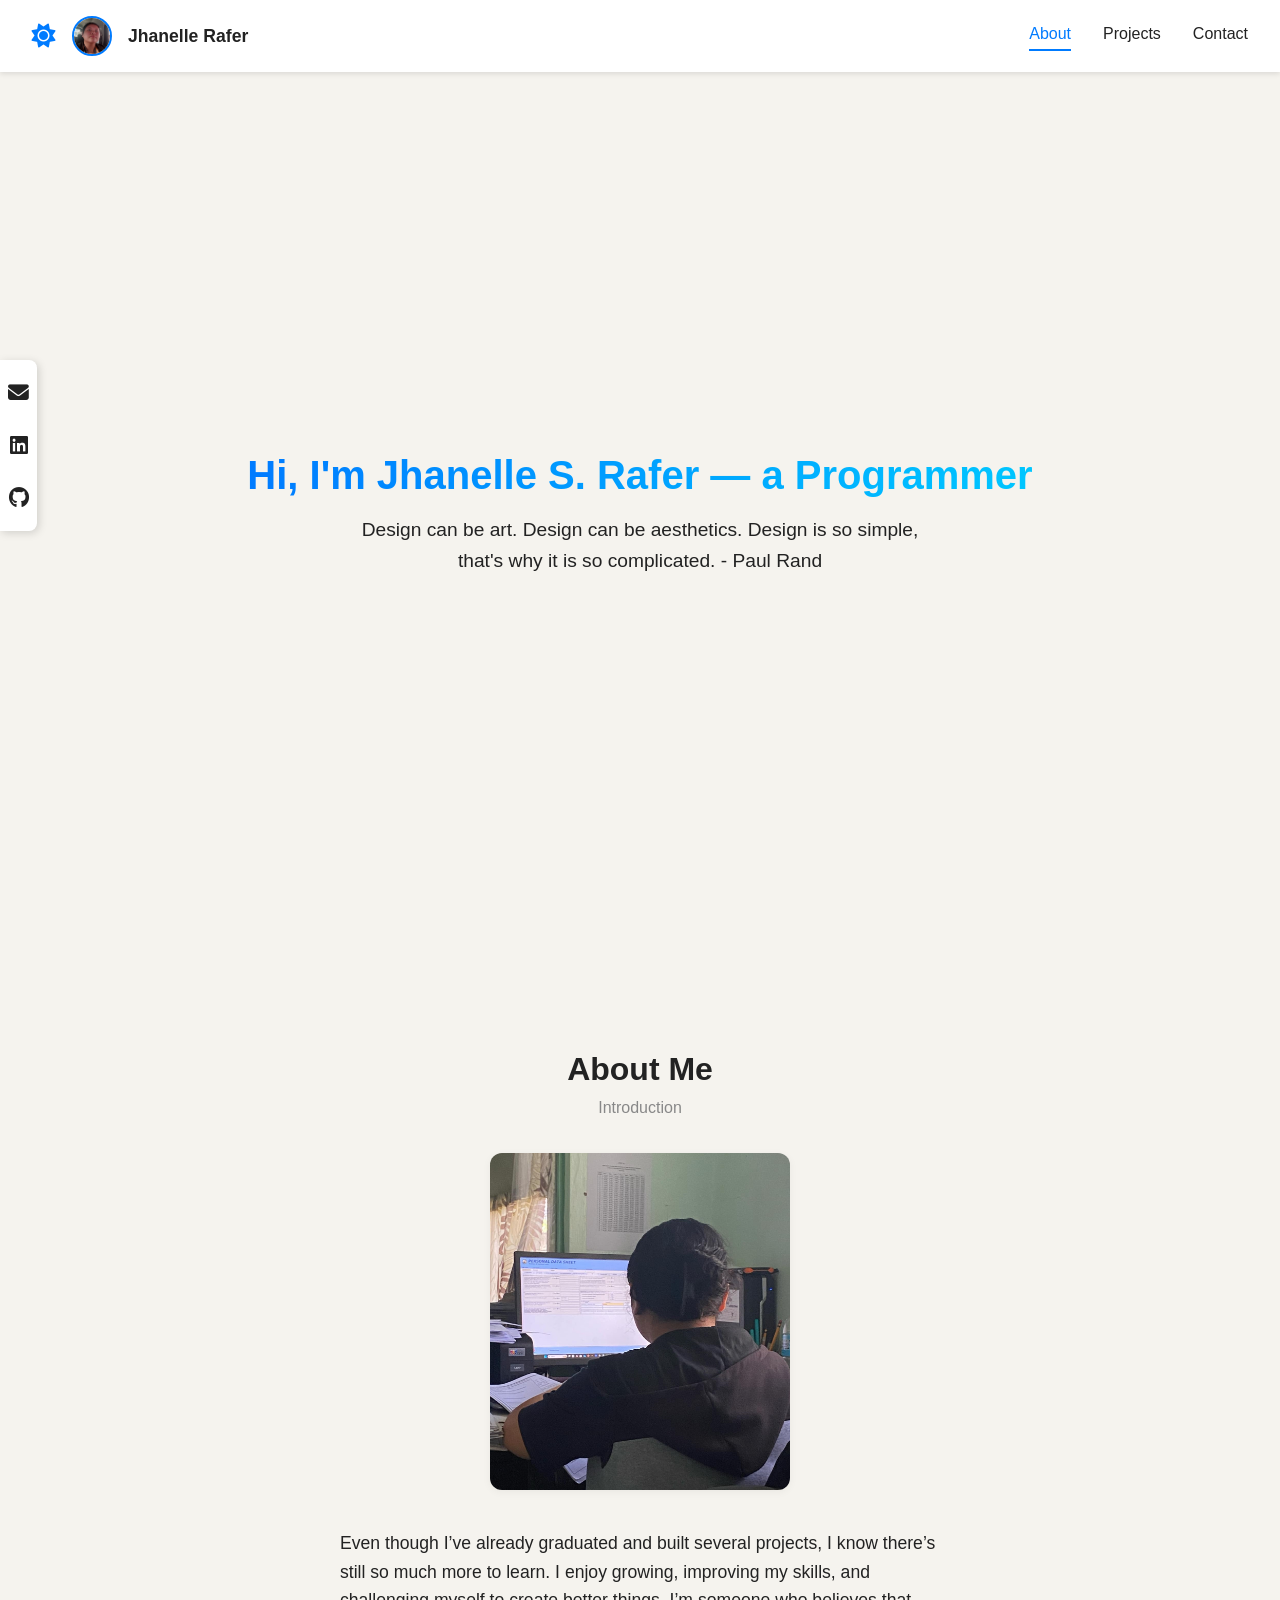
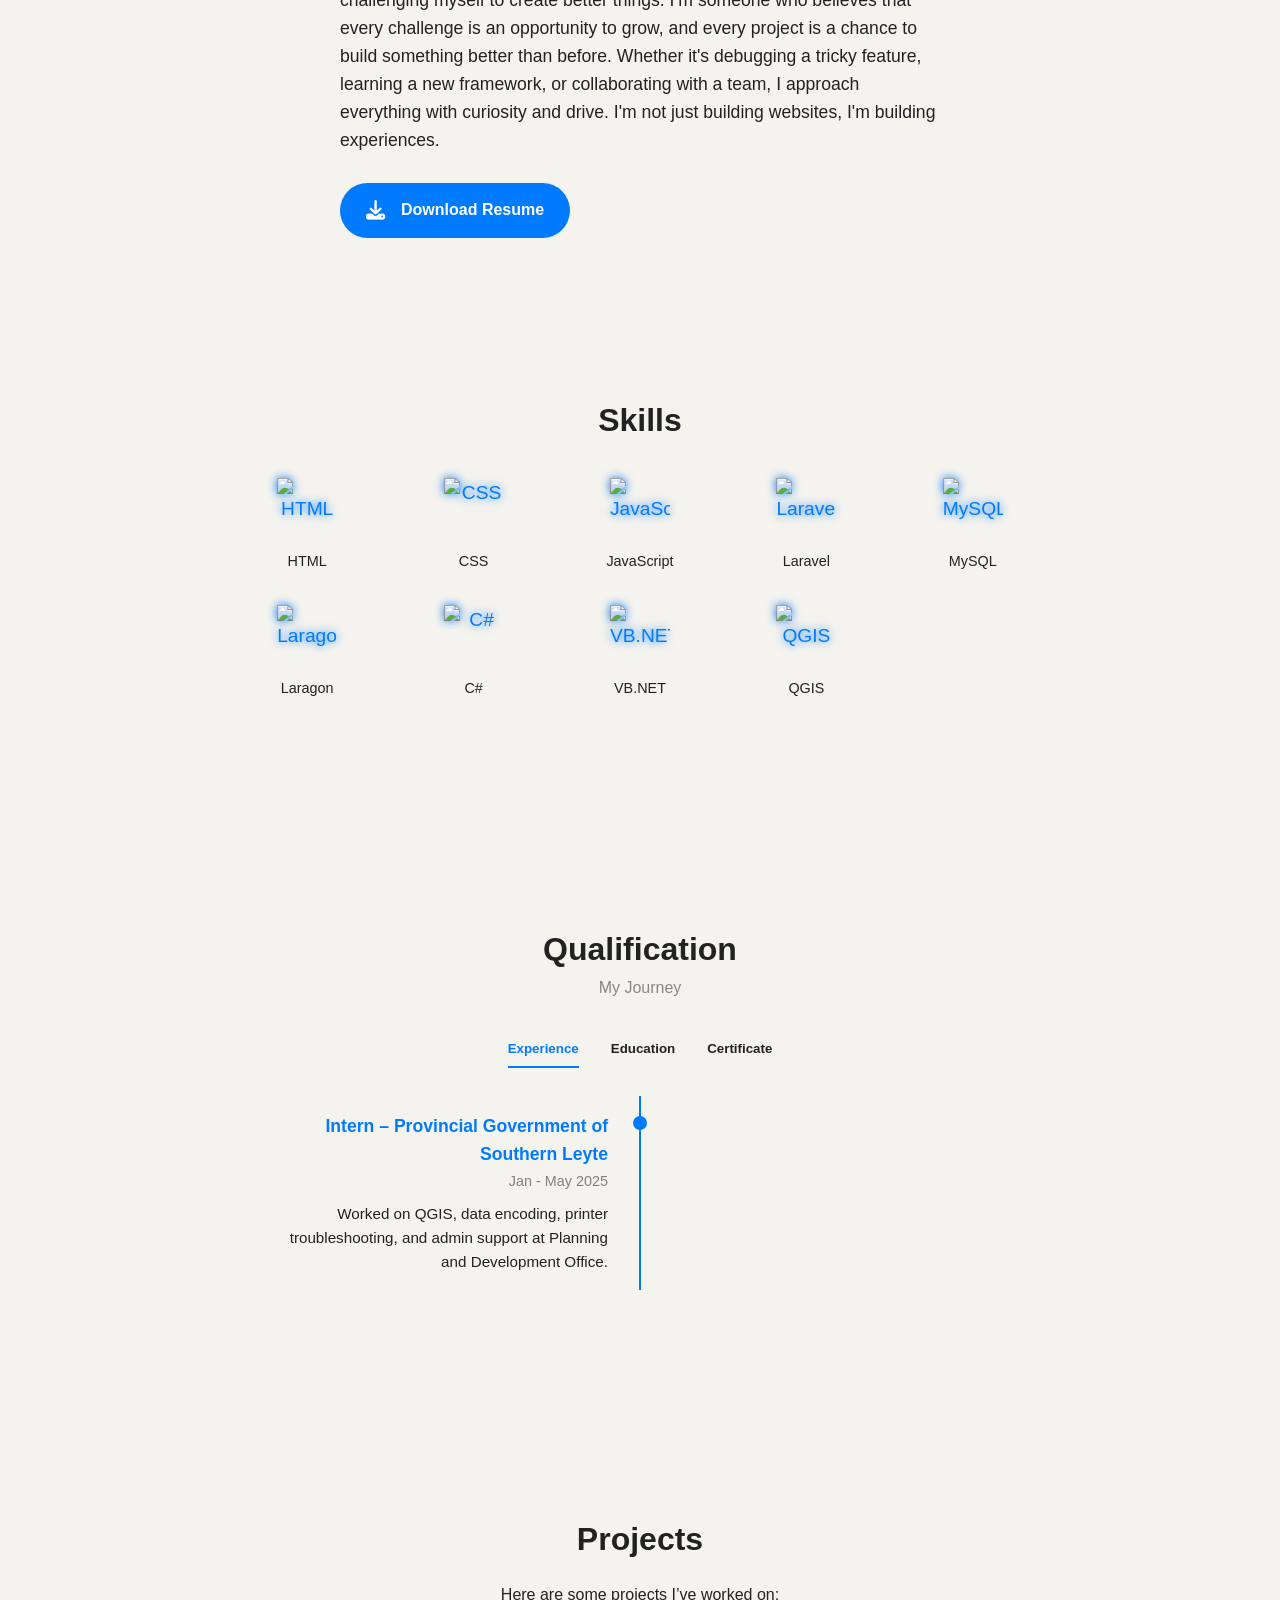
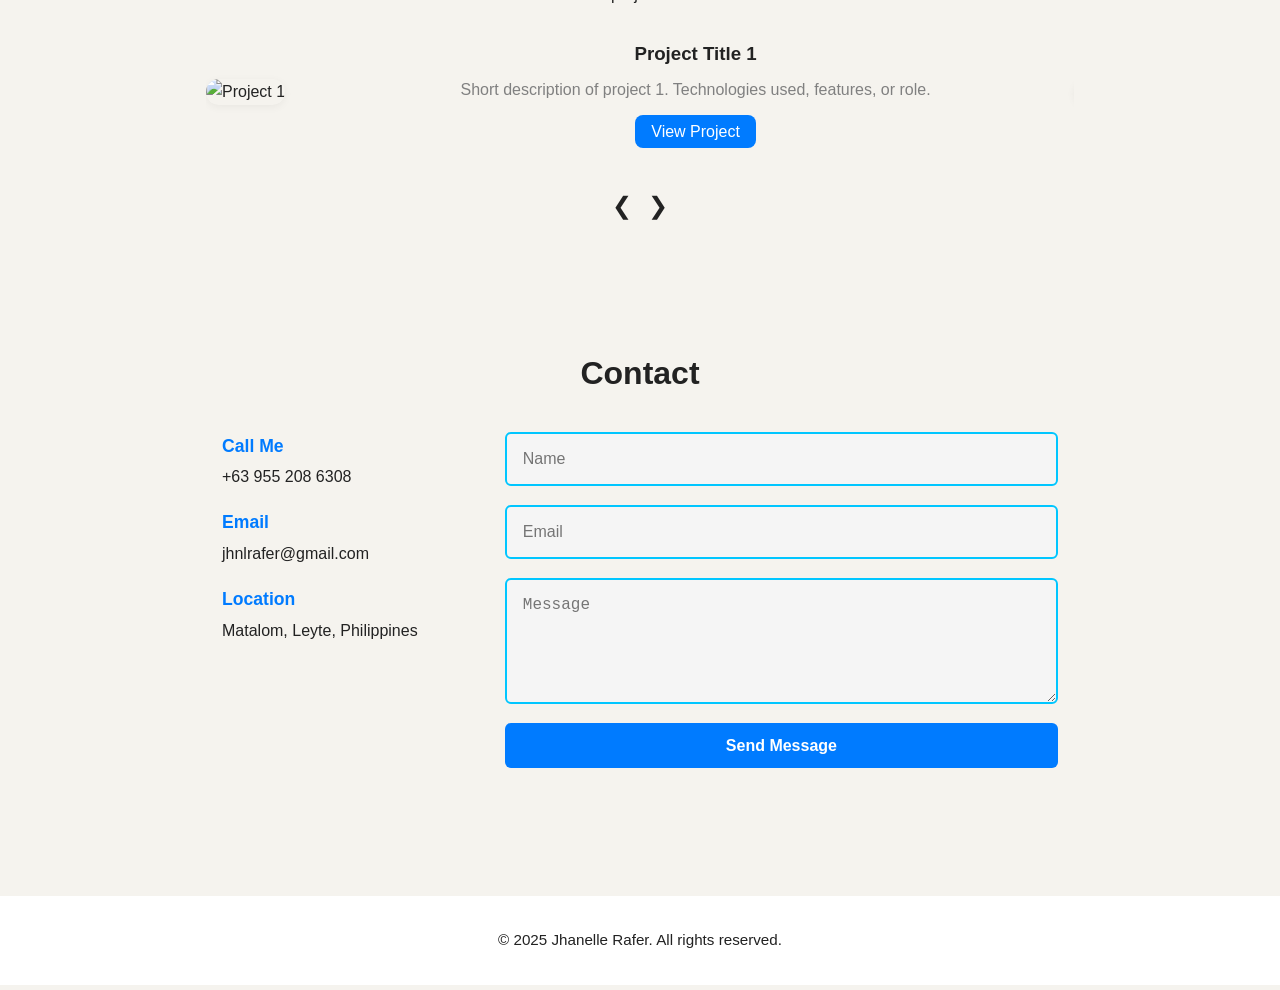
==== index.html @ 3fade834 "Update index.html" ====
<!DOCTYPE html>
<html lang="en">
  <head>
    <meta charset="UTF-8" />
    <meta name="viewport" content="width=device-width, initial-scale=1.0" />
    <title>Jhanelle Rafer</title>
    <link rel="stylesheet" href="css/style.css" />
    <link rel="stylesheet" href="https://cdnjs.cloudflare.com/ajax/libs/font-awesome/6.5.0/css/all.min.css">
    <link rel="icon" href="assets/logo.png" type="image/png">
  </head>
<body>
  <canvas id="bg-canvas"></canvas>
 <header class="top-nav">


  <div class="nav-left">
   <button id="theme-toggle">
  <i id="theme-icon" class="fas fa-sun"></i>
</button>
    <img src="assets/profile.jpg" alt="Profile" class="nav-profile-pic" />
    <span class="nav-name">Jhanelle Rafer</span>
  </div>

<div class="hamburger" id="hamburger" role="button" aria-label="Open Menu" aria-controls="nav-links">&#9776;</div>

<nav class="nav-links" id="nav-links">
  <a href="#about">About</a>
  <a href="#projects">Projects</a>
  <a href="#contact">Contact</a>
</nav>


</header>


  <aside class="social-bar">
    <a href="mailto:jhnlrafer@gmail.com"><i class="fas fa-envelope"></i></a>
    <a href="https://linkedin.com/in/jhanelle-rafer-2295a4325"><i class="fab fa-linkedin"></i></a>
    <a href="https://github.com/Nero6577355"><i class="fab fa-github"></i></a>
  </aside>

<section class="hero" id="about">
  <h1 id="typed-heading"><span id="typed-text"></span></h1>
  <p>Design can be art. Design can be aesthetics. Design is so simple, that's why it is so complicated. - Paul Rand </p>
</section>

<section id="introduction" class="introduction-section">
  <h2>About Me</h2>
  <h5>Introduction</h5>
  <div class="intro-container">
    <!-- Left: Image -->
    <div class="intro-image">
      <img src="assets/introduction.jpg" alt="Jhanelle Rafer">
    </div>

  <!-- Right: Text -->
    <div class="intro-text">
      <p>
        Even though I’ve already graduated and built several projects, I know there’s still so much more to learn. I enjoy growing, improving my skills, and challenging myself to create better things.
        I’m someone who believes that every challenge is an opportunity to grow, and every project is a chance to build something better than before. Whether it's debugging a tricky feature, learning a new framework, or collaborating with a team, I approach everything with curiosity and drive. I'm not just building websites, I'm building experiences.
      </p>
      <br>
      <a href="assets/Jhanelle-Rafer-Resume.pdf" class="cta-button" download>
        <i class="fas fa-download"></i> Download Resume
      </a>
    </div>
  </div>
 <br> <br> <br>
 <div class="skills">
  <h2>Skills</h2>
  <div class="skill-grid">
    <div class="skill-item">
      <img src="https://cdn.iconscout.com/icon/free/png-256/free-html-5-logo-icon-download-in-svg-png-gif-file-formats--programming-langugae-language-pack-logos-icons-1175208.png?f=webp&w=256" alt="HTML">
      <span>HTML</span>
    </div>
    <div class="skill-item">
      <img src="https://cdn.worldvectorlogo.com/logos/css-3.svg" alt="CSS">
      <span>CSS</span>
    </div>
    <div class="skill-item">
      <img src="https://upload.wikimedia.org/wikipedia/commons/6/6a/JavaScript-logo.png" alt="JavaScript">
      <span>JavaScript</span>
    </div>
    <div class="skill-item">
      <img src="https://static-00.iconduck.com/assets.00/laravel-icon-1990x2048-xawylrh0.png" alt="Laravel">
      <span>Laravel</span>
    </div>
    <div class="skill-item">
      <img src="https://cdn.freebiesupply.com/logos/large/2x/mysql-5-logo-png-transparent.png" alt="MySQL">
      <span>MySQL</span>
    </div>

    <div class="skill-item">
      <img src="https://cdn.worldvectorlogo.com/logos/laragon.svg" alt="Laragon">
      <span>Laragon</span>
    </div>

    <div class="skill-item">
      <img src="https://static-00.iconduck.com/assets.00/c-sharp-c-icon-912x1024-j3yidw37.png" alt="C#">
      <span>C#</span>
    </div>
    <div class="skill-item">
      <img src="https://upload.wikimedia.org/wikipedia/commons/thumb/4/40/VB.NET_Logo.svg/2048px-VB.NET_Logo.svg.png" alt="VB.NET">
      <span>VB.NET</span>
    </div>
    <div class="skill-item">
      <img src="https://upload.wikimedia.org/wikipedia/commons/thumb/9/91/QGIS_logo_new.svg/2048px-QGIS_logo_new.svg.png" alt="QGIS">
      <span>QGIS</span>
    </div>
  </div>
</div>

  </div>
   <br>
    <br>
  <br>
   <br>
    <br>
 <section id="qualification" class="qualification-section">
  <h2>Qualification</h2>
  <h5>My Journey</h5>

  <div class="qualification-tabs">
    <button class="tab active" data-tab="experience">Experience</button>
    <button class="tab" data-tab="education">Education</button>
    <button class="tab" data-tab="certificate">Certificate</button>
  </div>

  <div class="timeline-container">
    <!-- Experience -->
    <div class="timeline experience active">
      <div class="timeline-item left">
        <h3>Intern – Provincial Government of Southern Leyte</h3>
        <span>Jan - May 2025</span>
        <p>Worked on QGIS, data encoding, printer troubleshooting, and admin support at Planning and Development Office.</p>
      </div>
    </div>

    <!-- Education -->
    <div class="timeline education">
      <div class="timeline-item left">
        <h3>Bachelor of Science in Information Technology</h3>
        <span>2021 - 2025</span>
        <p>Graduated at Southern Leyte State University with the Major Programming.</p>
      </div>
      <div class="timeline-item right">
        <h3>Accountancy, Business, and Management</h3>
        <span>2019 - 2021</span>
        <p>Graduated Senior High at Matalom National High School.</p>
      </div>
    </div>
     <!-- Certificates -->
    <div class="timeline certificate">
      <div class="timeline-item left">
       <h3>CSC Certificate of Eligibility</h3>
<span>June 2025</span>
<p>Passed the Career Service Professional Examination conducted in March 2025.</p>

      </div>
    </div>
  </div>
</section>


</section>

<section id="projects">
  <h2>Projects</h2>
  <p>Here are some projects I’ve worked on:</p>

  <div class="project-slider">
    <div class="project-track">
      <!-- Project 1 -->
      <div class="project-slide">
        <div class="project-left">
          <img src="img/project1.jpg" alt="Project 1" />
        </div>
        <div class="project-right">
          <h3>Project Title 1</h3>
          <p>Short description of project 1. Technologies used, features, or role.</p>
          <a href="#" class="view-button" target="_blank">View Project</a>
        </div>
      </div>

      <!-- Project 2 -->
      <div class="project-slide">
        <div class="project-left">
          <img src="img/project2.jpg" alt="Project 2" />
        </div>
        <div class="project-right">
          <h3>Project Title 2</h3>
          <p>Short description of project 2. Technologies used, features, or role.</p>
          <a href="#" class="view-button" target="_blank">View Project</a>
        </div>
      </div>
    </div>
  </div>

  <div class="slider-controls">
    <button class="prev-slide">❮</button>
    <button class="next-slide">❯</button>
  </div>
</section>

<section id="contact">
  <h2>Contact</h2>
  <div class="contact-container">
    <!-- Left: Contact Info -->
    <div class="contact-info">
      <h3>Call Me</h3>
      <p>+63 955 208 6308</p>

      <h3>Email</h3>
      <p>jhnlrafer@gmail.com</p>

      <h3>Location</h3>
      <p>Matalom, Leyte, Philippines</p>
    </div>

    <!-- Right: Contact Form -->
    <form id="contact-form" action="https://formspree.io/f/xyzjwjzw" method="POST">
      <input type="text" name="name" placeholder="Name" required />
      <input type="email" name="email" placeholder="Email" required />
      <textarea name="message" placeholder="Message" rows="5" required></textarea>
     <button type="submit" class="contact-submit-btn">Send Message</button>

    </form>
  </div>
</section>


<footer class="site-footer">
  <div class="footer-content">
    <p>&copy; 2025 Jhanelle Rafer. All rights reserved.</p>
  </div>
</footer>

 <script>
  // HAMBURGER MENU TOGGLE
  const hamburger = document.getElementById("hamburger");
  const navLinks = document.getElementById("nav-links");

  hamburger.addEventListener("click", () => {
    navLinks.classList.toggle("active");
  });

  // THEME TOGGLE (LIGHT/DARK)
  const toggle = document.getElementById("theme-toggle");
  const icon = toggle.querySelector("i");

  if (localStorage.getItem("theme") === "dark") {
    document.body.classList.add("dark-mode");
    icon.classList.replace("fa-moon", "fa-sun");
  }

  toggle.addEventListener("click", () => {
    document.body.classList.toggle("dark-mode");
    const isDark = document.body.classList.contains("dark-mode");
    icon.classList.toggle("fa-sun", isDark);
    icon.classList.toggle("fa-moon", !isDark);
    localStorage.setItem("theme", isDark ? "dark" : "light");
  });

  // TYPEWRITER EFFECT
  const text = "Hi, I'm Jhanelle S. Rafer — a Programmer!";
  const typedText = document.getElementById("typed-text");
  let index = 0;

  function typeWriter() {
    if (index < text.length) {
      typedText.textContent += text.charAt(index);
      index++;
      setTimeout(typeWriter, 50); // Speed of typing
    }
  }

  document.addEventListener("DOMContentLoaded", () => {
    typeWriter();
  });

  // CONTACT FORM SUBMIT
  const form = document.getElementById("contact-form");

  form.addEventListener("submit", function (e) {
    e.preventDefault();

    const formData = new FormData(form);

    fetch(form.action, {
      method: form.method,
      body: formData,
      headers: {
        'Accept': 'application/json'
      }
    }).then(response => {
      if (response.ok) {
        alert("✅ Message sent! Thank you — I'll get back to you soon.");
        form.reset();
      } else {
        alert("❌ Oops! Something went wrong. Please try again later.");
      }
    }).catch(() => {
      alert("❌ Error: Could not send message. Please check your connection.");
    });
  });

  // SCROLL SPY HIGHLIGHTING ACTIVE NAV LINK
  const sections = document.querySelectorAll("section");
  const navItems = document.querySelectorAll(".nav-links a");

  window.addEventListener("scroll", () => {
    let currentSection = "";

    sections.forEach(section => {
      const sectionTop = section.offsetTop - 120; // adjust offset if needed
      const sectionHeight = section.offsetHeight;

      if (window.pageYOffset >= sectionTop && window.pageYOffset < sectionTop + sectionHeight) {
        currentSection = section.getAttribute("id");
      }
    });

    navItems.forEach(link => {
      link.classList.remove("active");
      if (link.getAttribute("href") === `#${currentSection}`) {
        link.classList.add("active");
      }
    });
  });
</script>

<script>
  const tabs = document.querySelectorAll('.tab');
  const timelines = document.querySelectorAll('.timeline');

  tabs.forEach(tab => {
    tab.addEventListener('click', () => {
      tabs.forEach(btn => btn.classList.remove('active'));
      tab.classList.add('active');

      timelines.forEach(tl => tl.classList.remove('active'));
      document.querySelector(`.timeline.${tab.dataset.tab}`).classList.add('active');
    });
  });
</script>

<script>
const canvas = document.getElementById("bg-canvas");
const ctx = canvas.getContext("2d");

let animationType = "dust";
let particles = [], bubbles = [], shapes = [];

const themes = ["light", "dark", "gradient"];
const iconMap = {
  light: "fa-sun",
  dark: "fa-moon",
  gradient: "fa-star"
};
let currentTheme = window.matchMedia &&
  window.matchMedia('(prefers-color-scheme: dark)').matches
  ? 1  // dark mode
  : 0; // light mode

function setTheme(index) {
  document.body.classList.remove("light-mode", "dark-mode", "gradient-mode");
  const theme = themes[index];
  document.body.setAttribute("data-theme", theme);

  if (theme === "light") {
    document.body.classList.add("light-mode");
    animationType = "none"; // disable animation
  } else if (theme === "dark") {
    document.body.classList.add("dark-mode");
    animationType = "bubbles";
  } else if (theme === "gradient") {
    document.body.classList.add("gradient-mode");
    animationType = "sparkles";
  }

  const themeIcon = document.getElementById("theme-icon");
  themeIcon.className = `fas ${iconMap[theme]}`;

  setupCanvas();
}


document.getElementById("theme-toggle").addEventListener("click", () => {
  currentTheme = (currentTheme + 1) % themes.length;
  localStorage.setItem("theme", currentTheme);
  setTheme(currentTheme);
});


function setupCanvas() {
  canvas.width = window.innerWidth;
  canvas.height = window.innerHeight;
  ctx.clearRect(0, 0, canvas.width, canvas.height);

  if (animationType === "dust") createDust();
  else if (animationType === "bubbles") createBubbles();
  else createSparkles();
}


function createDust(count = 100) {
  particles = Array.from({ length: count }, () => ({
    x: Math.random() * canvas.width,
    y: Math.random() * canvas.height,
    radius: Math.random() * 2 + 1,
    dx: (Math.random() - 0.5) * 0.5,
    dy: (Math.random() - 0.5) * 0.5,
    opacity: Math.random() * 0.3 + 0.2,
    trail: `rgba(0, 123, 255,`, // blue with transparency
  }));
}

function createBubbles(count = 40) {
  const isDark = document.body.classList.contains("dark-mode");
  const baseColor = isDark ? [180, 200, 255] : [0, 123, 255];
  bubbles = Array.from({ length: count }, () => {
    const size = Math.random() * 20 + 10;
    return {
      x: Math.random() * canvas.width,
      y: Math.random() * canvas.height,
      radius: size,
      speedY: 0.15 + Math.random() * 0.2,
      opacity: Math.random() * 0.3 + 0.2,
      color: baseColor,
    };
  });
}

function createSparkles(count = 30) {
  shapes = Array.from({ length: count }, () => {
    const size = Math.random() * 30 + 10;
    return {
      x: Math.random() * canvas.width,
      y: Math.random() * canvas.height,
      dx: (Math.random() - 0.5) * 0.4,
      dy: (Math.random() - 0.5) * 0.4,
      size,
      angle: Math.random() * Math.PI,
      color: `rgba(173, 216, 230, 0.2)` // soft pastel blue, fixed opacity
    };
  });
}

function draw() {
   if (animationType === "none") {
    ctx.clearRect(0, 0, canvas.width, canvas.height);
    return requestAnimationFrame(draw);
  }

  ctx.clearRect(0, 0, canvas.width, canvas.height);
  

  if (animationType === "dust") {
    ctx.fillStyle = "rgba(245, 243, 238, 0.01)"; // softer fade for longer trails
    ctx.fillRect(0, 0, canvas.width, canvas.height); // trail effect

    particles.forEach(p => {
      p.x += p.dx;
      p.y += p.dy;
      if (p.x < 0 || p.x > canvas.width) p.dx *= -1;
      if (p.y < 0 || p.y > canvas.height) p.dy *= -1;

      ctx.beginPath();
      ctx.arc(p.x, p.y, p.radius, 0, Math.PI * 2);
      ctx.fillStyle = `${p.trail}${p.opacity})`;
      ctx.fill();
    });
}
 else if (animationType === "bubbles") {
  bubbles.forEach(b => {
    b.y -= b.speedY;
    if (b.y + b.radius < 0) {
      b.y = canvas.height + b.radius;
      b.x = Math.random() * canvas.width;
    }
    ctx.beginPath();
    ctx.arc(b.x, b.y, b.radius, 0, Math.PI * 2);
    ctx.fillStyle = `rgba(${b.color[0]},${b.color[1]},${b.color[2]},${b.opacity})`;
    ctx.fill();
  });
}
 else if (animationType === "sparkles") {
    shapes.forEach(s => {
      s.x += s.dx;
      s.y += s.dy;
      if (s.x < 0 || s.x > canvas.width) s.dx *= -1;
      if (s.y < 0 || s.y > canvas.height) s.dy *= -1;
      ctx.save();
      ctx.translate(s.x, s.y);
      ctx.rotate(s.angle);
      ctx.beginPath();
      ctx.rect(-s.size / 2, -s.size / 2, s.size, s.size);
      ctx.fillStyle = s.color;
      ctx.fill();
      ctx.restore();
    });
  }

  requestAnimationFrame(draw);
}

window.addEventListener("resize", setupCanvas);
window.addEventListener("DOMContentLoaded", () => {
  const isMobile = /Mobi|Android/i.test(navigator.userAgent);
  const systemPrefersDark = window.matchMedia('(prefers-color-scheme: dark)').matches;
  const savedTheme = localStorage.getItem("theme");

  if (savedTheme !== null) {
    currentTheme = parseInt(savedTheme);
  } else {
    currentTheme = (isMobile && systemPrefersDark) ? 1 : 0;
  }

  setTheme(currentTheme);
  draw();
});


</script>
<script>
  const track = document.querySelector('.project-track');
  const slides = document.querySelectorAll('.project-slide');
  const prevBtn = document.querySelector('.prev-slide');
  const nextBtn = document.querySelector('.next-slide');

  let currentIndex = 0;

  function updateSlide() {
    const width = document.querySelector('.project-slider').offsetWidth;
    track.style.transform = `translateX(-${currentIndex * width}px)`;
  }

  nextBtn.addEventListener('click', () => {
    if (currentIndex < slides.length - 1) {
      currentIndex++;
      updateSlide();
    }
  });

  prevBtn.addEventListener('click', () => {
    if (currentIndex > 0) {
      currentIndex--;
      updateSlide();
    }
  });

  window.addEventListener('resize', updateSlide);
  window.addEventListener('DOMContentLoaded', updateSlide);
</script>



</body>

</html>
---- css/style.css ----
/* =========================
   Root Variables
========================= */
:root {
  --bg-color: #f5f3ee;
  --text-color: #222222;
  --primary-color: #007bff;
  --box-color: #f5f5f5;
  --social-bg: #ffffff;
  --header-bg: #ffffff;
  --header-text: #222222;
  --nav-link-color: var(--header-text);
  --nav-link-hover: var(--primary-color);
  --accent-color: #007bff;
  --card-bg: #f5f5f5;
  --text-muted: gray;
  --card-shadow: 0 2px 8px rgba(0, 0, 0, 0.05);
   --border-color: #00c6ff; /* Lighter blue */
   --button-bg: #007bff;
  --button-text: white;
    --image-shadow: 0 2px 8px rgba(0, 0, 0, 0.05);
    --color: #f0b400;
     --footer-bg: #ffffff;
  --footer-text: #222222;
  background-color: var(--bg-color);
  color: var(--text-color);
}

body.dark-mode {
  --bg-color: #010b14;
  --text-color: #f0f0f0;
  --box-color: #1e1e1e;
  --social-bg: #031321;
  --header-bg: #01070d;
  --header-text: #f0f0f0;
  --nav-link-color: #f0f0f0;
  --nav-link-hover: #4da3ff;
  --accent-color: #4da3ff;
  --card-bg: #1e1e1e;
  --text-muted: #aaa;
  --card-shadow: 0 2px 8px rgba(0, 0, 0, 0.4);
    --border-color: #3399ff;
     --button-bg: #3399ff;
  --button-text: #fff;
    --image-shadow:  0 2px 8px rgba(0, 0, 0, 0.4);
    --color: #74b9ff;
     --footer-bg: #1a1a1a;
  --footer-text: #ffffff;
}

body.gradient-mode {
  --bg-color: #0f0524;
   --primary-color: #c77dff; 
  --text-color: #ffe6e6;
  --box-color: #3d2a4e;
  --social-bg: #1a093d;
  --header-bg: #0a0318;
  --header-text: #ffd1dc;
  --nav-link-color: #ffd1dc;
  --nav-link-hover: #ffa500; /* orange highlight */
  --accent-color: #ffa500;   /* used for button hover, highlights */
  --card-bg: #3d2a4e;
  --text-muted: #dba6f2;
  --card-shadow: 0 2px 8px rgba(255, 153, 255, 0.2);
  --button-bg: #ff8c00;
  --button-text: #fff;
  --button-border: #ffa500;
  --border-color: #c77dff;
  --image-shadow:  0 2px 8px rgba(255, 153, 255, 0.2);
   --color: #e67ef6;
}

header.top-nav,
footer.site-footer {
  background-color: var(--header-bg);
  color: var(--header-text);
}


section {
  animation: fadeIn 0.8s ease;
}

@keyframes fadeIn {
  from { opacity: 0; transform: translateY(10px); }
  to { opacity: 1; transform: translateY(0); }
}


/* =========================
   Reset & Base Styles
========================= */
* {
  margin: 0;
  padding: 0;
  box-sizing: border-box;
}

body {
  font-family: 'Segoe UI', sans-serif;
  background-color: var(--bg-color);
  color: var(--text-color);
  line-height: 1.6;
  overflow-x: hidden;
  transition: background-color 0.3s, color 0.3s;
}



/* =========================
   Header Styles
========================= */
header.top-nav {
  position: fixed;
  top: 0;
  left: 0;
  right: 0;
  background-color: var(--header-bg);
  color: var(--header-text);
  display: flex;
  justify-content: space-between;
  align-items: center;
  padding: 1rem 2rem;
  box-shadow: 0 2px 5px rgba(0,0,0,0.1);
  transition: background-color 0.3s, color 0.3s;
  z-index: 1000;
}

/* Padding to prevent content hiding under fixed header */
body {
  padding-top: 80px;
  overflow-x: hidden;
}

.nav-left {
  display: flex;
  align-items: center;
  gap: 1rem;
}

.nav-profile-pic {
  width: 40px;
  height: 40px;
  border-radius: 50%;
  border: 2px solid var(--primary-color);
  object-fit: cover;
}

.nav-name {
  color: var(--header-text);
  font-weight: bold;
  font-size: 1.1rem;
}

/* =========================
   Nav Links (Shared)
========================= */
.nav-links a {
  position: relative;
  text-decoration: none;
  color: var(--text-color);
  padding-bottom: 4px; /* spacing for underline */
  transition: color 0.3s ease;
}

/* Underline effect */
.nav-links a::after {
  content: "";
  position: absolute;
  bottom: 0;
  left: 0;
  width: 100%;
  height: 2px;
  background: var(--nav-link-hover);
  transform: scaleX(0);
  transform-origin: left;
  transition: transform 0.3s ease;
}

/* Hover & Active underline reveal */
.nav-links a:hover::after,
.nav-links a.active::after {
  transform: scaleX(1);
}

/* Change text color on hover & active */
.nav-links a:hover,
.nav-links a.active {
  color: var(--primary-color);
}


/* =========================
   Hamburger Button
========================= */
.hamburger {
  font-size: 1.8rem;
  cursor: pointer;
  display: block;
  color: var(--header-text);
}

/* =========================
   Sidebar Nav for Mobile
========================= */
.nav-links {
  position: fixed;
  top: 70px;
  right: -220px; /* Start offscreen */
  width: 220px;
  height: calc(100vh - 70px); /* Adjust to header height */
  background-color: var(--header-bg);
  display: flex;
  flex-direction: column;
  padding: 2rem 1.5rem;
  gap: 1.2rem;
  box-shadow: -2px 0 12px rgba(0, 0, 0, 0.15);
  transition: right 0.3s ease-in-out;
  z-index: 999;
  border-top-left-radius: 12px;
  border-bottom-left-radius: 12px;
}

/* When toggled (menu open) */
.nav-links.active {
  right: 0;
}

/* Optional: smooth fade for links */
.nav-links a {
  color: var(--text-color);
  font-weight: 500;
  font-size: 1rem;
  text-decoration: none;
  transition: color 0.3s;
}

.nav-links a:hover,
.nav-links a.active {
  color: var(--primary-color);
}

/* =========================
   Responsive Desktop View
========================= */
@media (min-width: 768px) {
  .hamburger {
    display: none;
  }

  .nav-links {
    position: static;
    flex-direction: row;
    align-items: center;
    height: auto;
    width: auto;
    padding: 0;
    box-shadow: none;
    gap: 2rem;
  }

  .nav-links.active {
    right: auto;
  }
}


/* =========================
   Theme Toggle Button
========================= */
#theme-toggle {
  background: none;
  border: none;
  cursor: pointer;
  font-size: 1.5rem;
  color: var(--accent-color);
  transition: color 0.3s ease;
}


#theme-toggle:hover,
.cta-button:hover,
.nav-links a:hover {
  color: var(--nav-link-hover);
  transition: all 0.3s ease-in-out;
}


/* =========================
   Hero Section
========================= */
.hero {
  display: flex;
  flex-direction: column;
  justify-content: center;
  align-items: center;
  height: 100vh; /* Full screen height */
  text-align: center;
  padding: 2rem;
  max-width: 900px;
  margin: auto;
}

.hero h1 {
  font-size: 2.5rem;
  font-weight: bold;
  line-height: 1.2;
}

.hero .highlight {
  background: linear-gradient(
    90deg,
    var(--accent-color),
    var(--border-color)
  );
  -webkit-background-clip: text;
  -webkit-text-fill-color: transparent;
}


.hero p {
  margin: 1rem auto 2rem;
  font-size: 1.2rem;
  max-width: 600px;
}

.cta-button {
  display: inline-flex;
  align-items: center;
  justify-content: center;
  gap: 0.5rem;
  padding: 0.8rem 1.5rem;
  font-size: 1rem;
  font-weight: 600;
  background-color: var(--accent-color);
  color: var(--button-text, white);
  border: 2px solid var(--button-border, transparent);
  border-radius: 999px; /* pill shape */
  cursor: pointer;
  transition: all 0.3s ease;
  text-decoration: none;
}

.cta-button i {
  font-size: 1.2rem;
}

.cta-button:hover {
  filter: brightness(1.1);
  color: var(--text-color);
  background-color: var(--button-hover-bg, transparent);
  border-color: var(--nav-link-hover);
}


.introduction-section {
  padding: 4rem 2rem;
  text-align: center;
  background-color: var(--section-bg);
  color: var(--text-color);
}

.introduction-section h5 {
  font-size: 1rem;
  color: #888; /* soft gray */
  margin-bottom: 0.5rem;
  font-weight: 500;
}

.intro-container {
  display: flex;
  flex-direction: column;
  align-items: center;
  gap: 2rem;
  max-width: 1000px;
  margin: 2rem auto;
  text-align: left;
}

.intro-image img {
  width: 100%;
  max-width: 300px;
  border-radius: 12px;
  object-fit: cover;
  box-shadow: var(--image-shadow);
}


.intro-text {
  max-width: 600px;
  font-size: 1.1rem;
  line-height: 1.6;
}


.skills {
  margin-top: 3rem;
}

.skill-icons {
  display: flex;
  flex-wrap: wrap;
  justify-content: center;
  gap: 2rem;
  margin-top: 1rem;
}

.skill-item {
  display: flex;
  flex-direction: column;
  align-items: center;
  font-size: 1.2rem;
  color: var(--primary-color);
}

.skill-item i {
  font-size: 2.5rem;
  margin-bottom: 0.5rem;
}

.skill-item img {
  filter: drop-shadow(0 0 5px var(--accent-color));
  transition: transform 0.3s ease;
}

.skill-item:hover img {
  transform: scale(1.1);
}

////////////ARI

/* Responsive: Stack image and text on small screens */
@media (min-width: 768px) {
  .intro-container {
    flex-direction: row;
    align-items: flex-start;
  }

  .intro-image {
    flex: 1;
  }
  .intro-text {
    flex: 2;
  }
}


/* =========================
   Social Bar
========================= */
.social-bar {
  position: fixed;
  top: 40%;
  left: 0;
  background: var(--social-bg);
  border-radius: 0 8px 8px 0;
  box-shadow: 2px 2px 8px rgba(0, 0, 0, 0.15);
  padding: 1rem 0.5rem;
  display: flex;
  flex-direction: column;
  align-items: center;
  gap: 1.2rem;
  z-index: 10;
  transition: background-color 0.3s ease, color 0.3s ease;
}

.social-bar a {
  color: var(--text-color);
  font-size: 1.3rem;
  transition: color 0.2s ease;
}

.social-bar a:hover {
   color: var(--nav-link-hover);
  transform: scale(1.1);
}


#typed-heading,
#typed-text {
  font-size: 2.5rem;
  font-weight: bold;
  text-align: center;
  transition: all 0.3s ease;
}

#typed-text {
  background: linear-gradient(90deg, var(--accent-color), var(--border-color));
  -webkit-background-clip: text;
  -webkit-text-fill-color: transparent;
  background-clip: text;
  color: var(--accent-color); /* fallback color in case background-clip fails */
}
  

section {
  padding: 4rem 2rem;
  max-width: 900px;
  margin: auto;
}

#projects, #contact {
  text-align: center;
}

#projects h2, #contact h2 {
  font-size: 2rem;
  margin-bottom: 1rem;
}


html {
  scroll-behavior: smooth;
}

/* Contact Section Layout */
#contact {
  padding: 4rem 2rem;
  text-align: center;
}

.contact-container {
  display: flex;
  flex-direction: column;
  gap: 2rem;
  margin-top: 2rem;
  max-width: 900px;
  margin-left: auto;
  margin-right: auto;
}

.contact-info {
  flex: 1;
  text-align: left;
  padding-right: 2rem;
}

.contact-info h3 {
  margin-bottom: 0.25rem;
  font-size: 1.1rem;
  color: var(--primary-color);
}

.contact-info p {
  margin-bottom: 1.2rem;
  color: var(--text-color);
}

/* Contact Form */
#contact-form {
  flex: 1;
  display: flex;
  flex-direction: column;
  gap: 1.2rem;
}

#contact-form input,
#contact-form textarea {
  width: 100%;
  padding: 1rem;
  border: 2px solid #ccc;
  border-radius: 6px;
  font-size: 1rem;
   border: 2px solid var(--border-color, #ccc);
  background-color: var(--box-color);
  color: var(--text-color);
  transition: border-color 0.3s, background-color 0.3s;
}

#contact-form input:focus,
#contact-form textarea:focus {
   border-color: var(--accent-color);
  background-color: var(--social-bg);
  outline: none;
}

#contact-form button {
  padding: 0.85rem 1.5rem;
  font-size: 1rem;
  font-weight: bold;
    background-color: var(--button-bg);
  color: var(--button-text);
  border: 2px solid var(--button-border);  color: white;
  border: none;
  border-radius: 6px;
  cursor: pointer;
  transition: background-color 0.3s;
}

#contact-form button:hover {
   background-color: var(--nav-link-hover);
  color: var(--header-text);
  filter: brightness(1.1);
}

/* Responsive Stack on Small Screens */
@media (min-width: 768px) {
  .contact-container {
    flex-direction: row;
    align-items: flex-start;
  }

  .contact-info {
    flex: 1; /* becomes 1/3 */
    max-width: 30%;
  }

  #contact-form {
    flex: 2; /* becomes 2/3 */
    max-width: 70%;
  }
}

/* =========================
   Footer Style
========================= */
.site-footer {
  background-color: var(--header-bg); /* Match header background */
  color: var(--header-text);          /* Match header text */
  padding: 2rem 1rem;
  text-align: center;
  font-size: 0.95rem;
  margin-top: 4rem;
}

.site-footer p {
  margin: 0;
}


.cta-button i {
  margin-right: 0.5rem;
}

h2 {
  font-size: 2rem;
}


/* Skills Section */
.skills {
  margin-top: 3rem;
  text-align: center;
}

.skill-grid {
  display: grid;
  grid-template-columns: repeat(auto-fit, minmax(120px, 1fr));
  gap: 2rem;
  justify-items: center;
  align-items: center;
  max-width: 800px;
  margin: 2rem auto;
}

.skill-item {
  display: flex;
  flex-direction: column;
  align-items: center;
}

.skill-item img {
  width: 60px;
  height: 60px;
  object-fit: contain;
  margin-bottom: 0.5rem;
}

.skill-item span {
  margin-top: 0.25rem;
  font-size: 0.9rem;
  color: var(--text-color);
}

.qualification-section {
  padding: 4rem 2rem;
  text-align: center;
}

.qualification-tabs {
  display: flex;
  justify-content: center;
  gap: 2rem;
  margin: 2rem 0;
  background: none;
  padding: 0;
}

.qualification-tabs .tab {
  background: none;
  border: none;
  color: var(--text-color);
  font-weight: bold;
  padding: 0.5rem 0;
  cursor: pointer;
  position: relative;
  transition: color 0.3s ease;
}

.qualification-tabs .tab::after {
  content: '';
  position: absolute;
  bottom: -4px;
  left: 0;
  width: 100%;
  height: 2px;
  background-color: transparent;
  transition: background-color 0.3s ease;
}

.qualification-tabs .tab:hover {
  color: var(--accent-color);
}

.qualification-tabs .tab.active {
  color: var(--accent-color);
}

.qualification-tabs .tab.active::after {
  background-color: var(--accent-color); /* underline for active tab */
}

/* Section and Tabs (keep as is, no need to change) */
/* Only updating timeline structure and responsiveness below */
/* Timeline Container */
.timeline-container {
  position: relative;
  max-width: 1000px;
  margin: auto;
  padding: 2rem 0;
}

.timeline {
  display: none;
  position: relative;
  margin-top: 2rem;
}

.timeline.active {
  display: block;
}

/* Center Line (Desktop) */
.timeline::before {
  content: '';
  position: absolute;
  top: 0;
  left: 50%;
  width: 2px;
  height: 100%;
  background-color: var(--accent-color);
  transform: translateX(-50%);
  z-index: 0;
}

/* Timeline Item */
.timeline-item {
  position: relative;
  width: 50%;
  padding: 1rem 2rem;
  box-sizing: border-box;
}

.timeline-item.left {
  left: 0;
  text-align: right;
}

.timeline-item.right {
  left: 50%;
  text-align: left;
}

/* Circle Dots (Desktop) */
.timeline-item::before {
  content: '';
  position: absolute;
  top: 1.3rem;
  width: 14px;
  height: 14px;
  background-color: var(--accent-color);
  border-radius: 50%;
  z-index: 2;
}

.timeline-item.left::before {
  right: -7px;
}

.timeline-item.right::before {
  left: -7px;
}

/* Content Box */
.timeline-item .content {
  background: var(--card-bg);
    color: var(--text-color);
  padding: 1rem;
  border-radius: 8px;
  display: inline-block;
  max-width: 90%;
  box-shadow: var(--card-shadow);
}

.timeline-item h3 {
  margin: 0;
  font-size: 1.1rem;
  color: var(--accent-color);
}

.timeline-item span {
  font-size: 0.9rem;
  color: var(--text-muted);
}

.timeline-item p {
  margin-top: 0.5rem;
  font-size: 0.95rem;
  color: var(--text-color);
}

@media (max-width: 768px) {
  /* Hide timeline line and dots */
  .timeline::before,
  .timeline-item::before {
    display: none;
  }

  /* Force full width and center content */
  .timeline-item {
    width: 100% !important;
    margin: 0 auto 2rem;
    padding: 1.5rem 1rem;
    position: relative;
    display: flex;
    flex-direction: column;
    align-items: center;
    justify-content: center;
    box-sizing: border-box;
    left: 0 !important; /* Remove left/right positioning */
    text-align: center;
  }

  .timeline-item .content {
    background: var(--card-bg);
    padding: 1rem;
    border-radius: 8px;
    box-shadow: var(--card-shadow);
    width: 100%;
    max-width: 90%;
    margin: 0 auto;
    text-align: center;
    box-sizing: border-box;
  }

  /* Text elements */
  .timeline-item h3,
  .timeline-item span,
  .timeline-item p {
    width: 100%;
    text-align: center;
    box-sizing: border-box;
  }

  .timeline-item h3 {
    font-size: 1.05rem;
    margin-bottom: 0.3rem;
    color: var(--accent-color);
  }

  .timeline-item span {
    font-size: 0.85rem;
    color: var(--text-muted);
    margin-bottom: 0.4rem;
  }

  .timeline-item p {
    font-size: 0.9rem;
    color: var(--text-color);
    margin-top: 0.3rem;
  }

  /* Prevent page overflow */
  body,
  html {
    overflow-x: hidden;
  }
}



.timeline-container {
  margin-top: 0; /* Ensure no extra top margin */
  padding-top: 0; /* Reduce top padding if any */
}

#bg-canvas {
  position: fixed;
  top: 0;
  left: 0;
  z-index: -1;
  width: 100vw;
  height: 100vh;
  background: var(--bg-color);
  pointer-events: none;
}


canvas {
  mix-blend-mode: lighten;
}

.contact-submit-btn {
  padding: 0.85rem 1.5rem;
  font-size: 1rem;
  font-weight: bold;
  border: none;
  border-radius: 6px;
  cursor: pointer;
  background-color: var(--button-bg, var(--accent-color));
  color: var(--button-text, white);
  transition: background-color 0.3s, color 0.3s;
}

.contact-submit-btn:hover {
  background-color: var(--accent-color);
  color: var(--text-color);
}


/*PROJECTS*/
#projects {
  padding: 4rem 1rem;
}

.project-slider {
  overflow: hidden;
  position: relative;
  max-width: 1000px;
  margin: 0 auto;
}

.project-track {
  display: flex;
  transition: transform 0.5s ease-in-out;
}

.project-slide {
  flex: 0 0 100%;
  display: flex;
  align-items: center;
  gap: 2rem;
  padding: 2rem 0;
}

.project-left img {
  width: 300px;
  max-width: 100%;
  border-radius: 1rem;
  box-shadow: var(--image-shadow);
}

.project-right {
  flex: 1;
}

.project-right h3 {
  margin-bottom: 0.5rem;
  color: var(--text-color);
}

.project-right p {
  margin-bottom: 1rem;
  color: var(--text-muted);
}

.view-button {
  background: var(--button-bg);
  color: var(--button-text);
  padding: 0.5rem 1rem;
  border-radius: 0.5rem;
  text-decoration: none;
  transition: background 0.3s ease;
}

.view-button:hover {
  background: var(--accent-color);
}

.slider-controls {
  display: flex;
  justify-content: center;
  margin-top: 1rem;
  gap: 1rem;
}

.slider-controls button {
  background: transparent;
  color: var(--text-color);
  font-size: 1.5rem;
  border: none;
  cursor: pointer;
}

@media (max-width: 768px) {
  .project-slide {
    flex-direction: column;
    text-align: center;
  }

  .project-left img {
    width: 100%;
  }
}
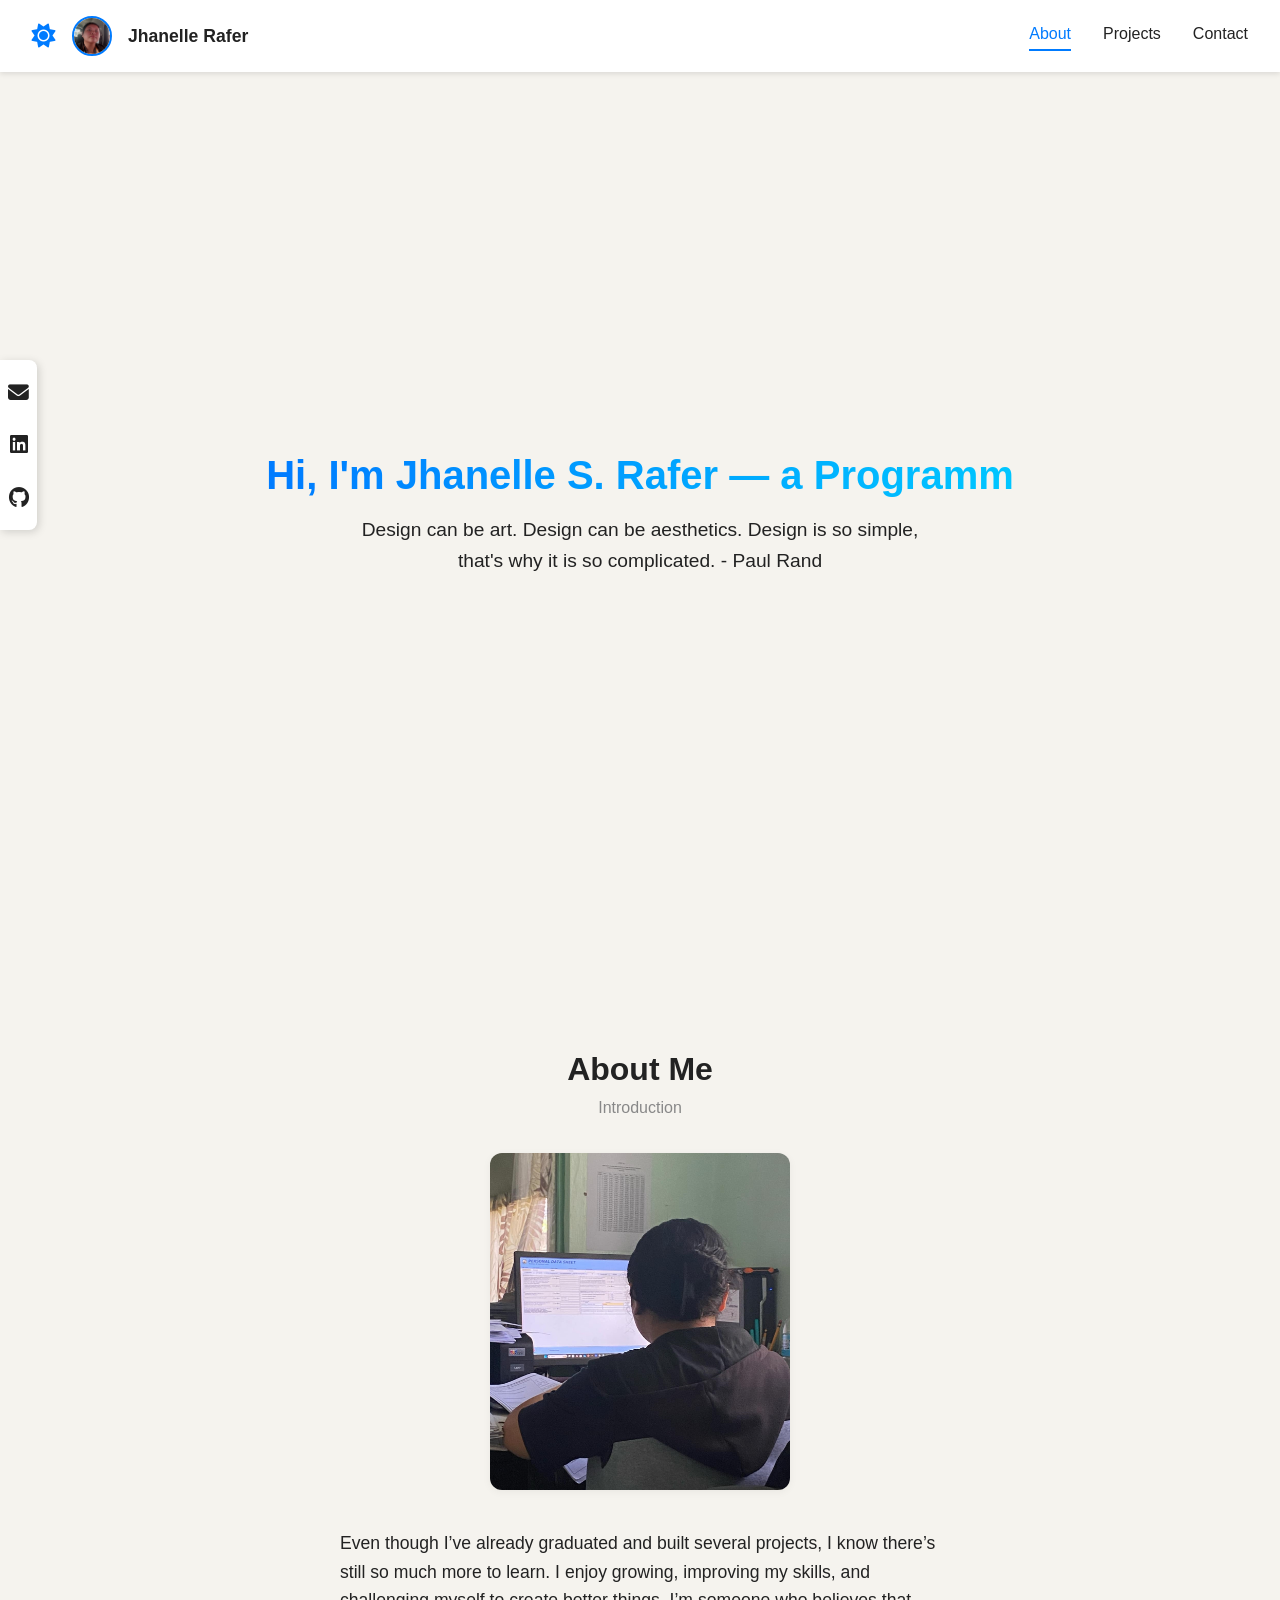
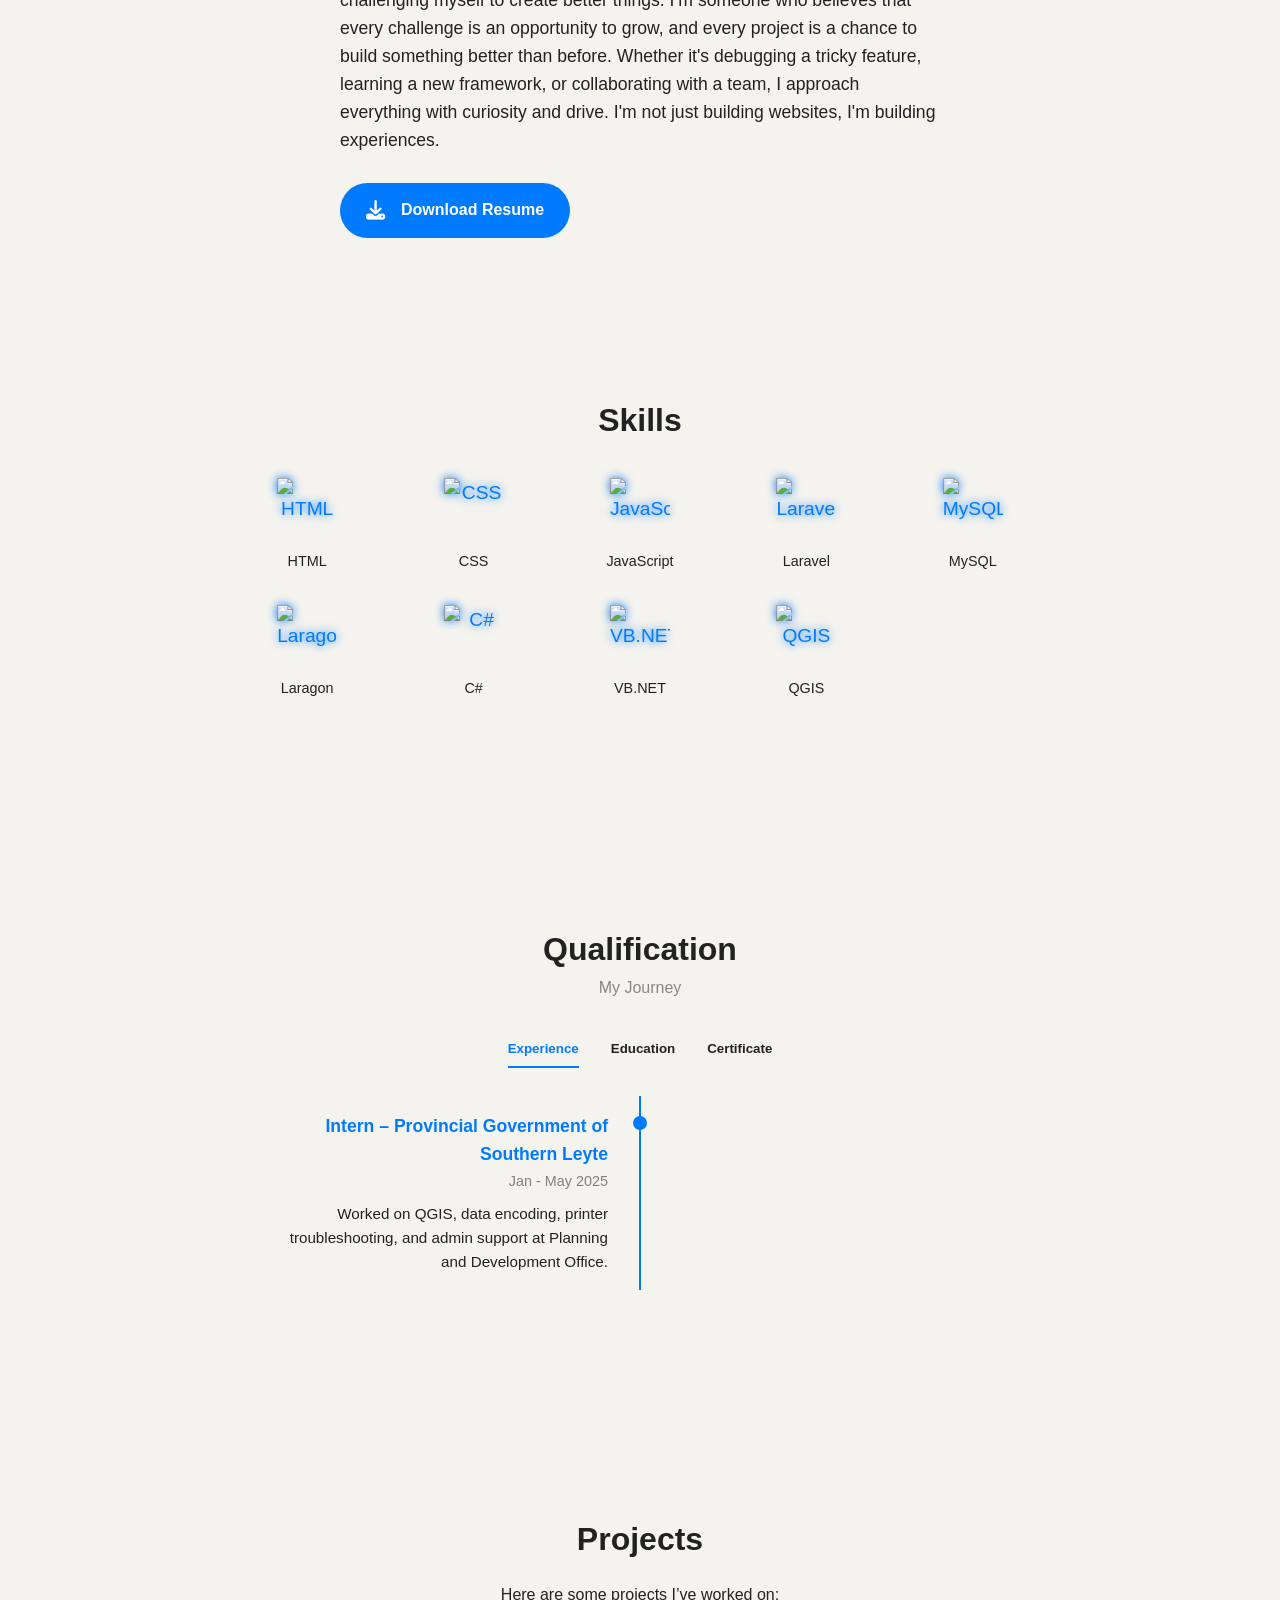
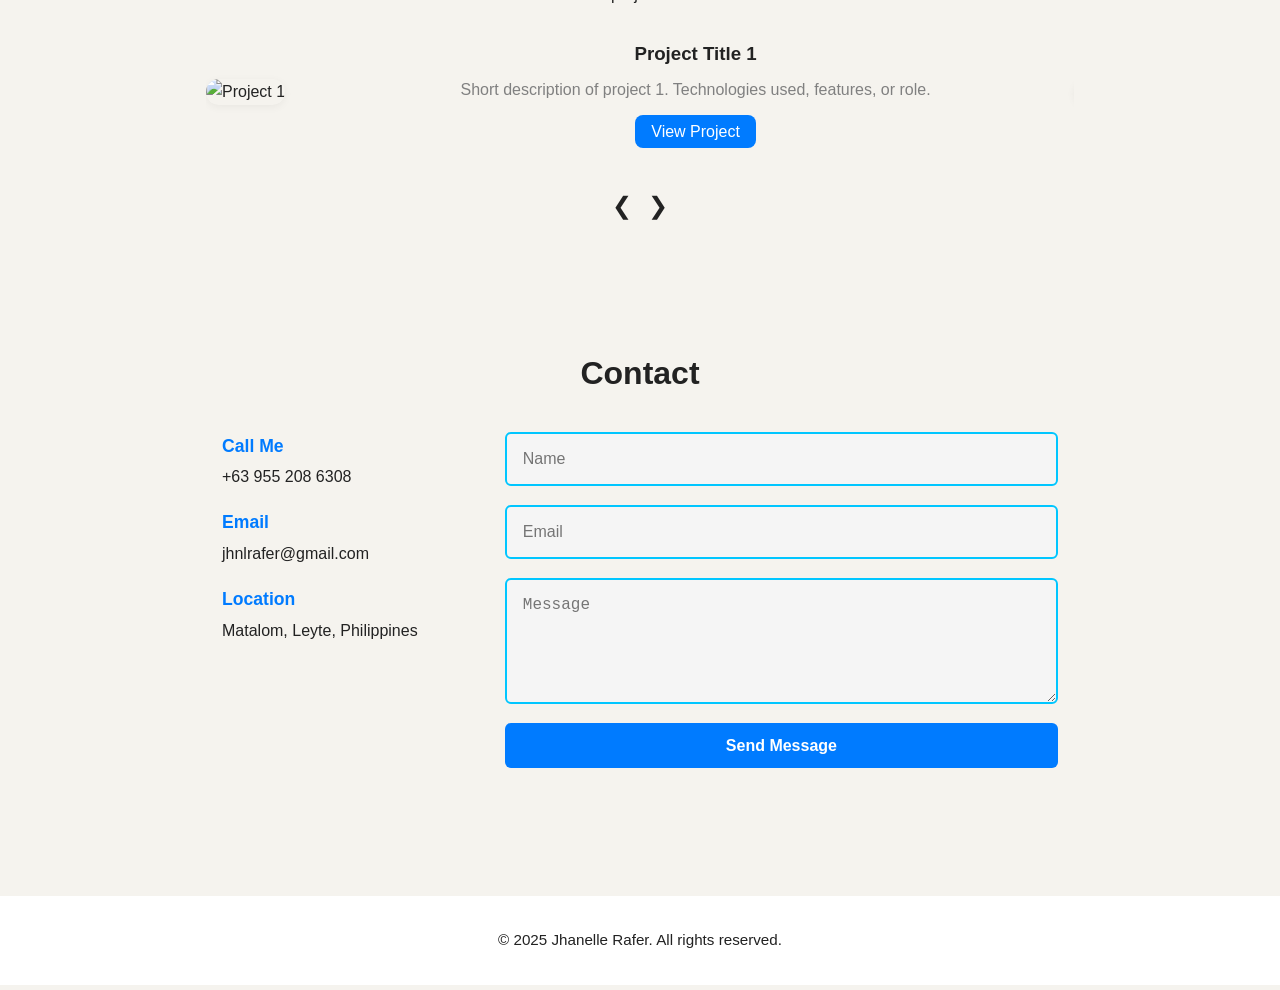
==== commit 249a9358: "Update index.html" ====
--- a/index.html
+++ b/index.html
@@ -343,13 +343,12 @@
     });
   });
 </script>
-
 <script>
 const canvas = document.getElementById("bg-canvas");
 const ctx = canvas.getContext("2d");
 
-let animationType = "dust";
-let particles = [], bubbles = [], shapes = [];
+let animationType = "none"; // Default state: no animation
+let shapes = [];
 
 const themes = ["light", "dark", "gradient"];
 const iconMap = {
@@ -357,10 +356,8 @@
   dark: "fa-moon",
   gradient: "fa-star"
 };
-let currentTheme = window.matchMedia &&
-  window.matchMedia('(prefers-color-scheme: dark)').matches
-  ? 1  // dark mode
-  : 0; // light mode
+
+let currentTheme = window.matchMedia('(prefers-color-scheme: dark)').matches ? 1 : 0;
 
 function setTheme(index) {
   document.body.classList.remove("light-mode", "dark-mode", "gradient-mode");
@@ -369,13 +366,14 @@
 
   if (theme === "light") {
     document.body.classList.add("light-mode");
-    animationType = "none"; // disable animation
+    animationType = "none";
   } else if (theme === "dark") {
     document.body.classList.add("dark-mode");
-    animationType = "bubbles";
+    animationType = "none";
   } else if (theme === "gradient") {
     document.body.classList.add("gradient-mode");
     animationType = "sparkles";
+    createSparkles(); // Recreate sparkles when entering gradient
   }
 
   const themeIcon = document.getElementById("theme-icon");
@@ -383,7 +381,6 @@
 
   setupCanvas();
 }
-
 
 document.getElementById("theme-toggle").addEventListener("click", () => {
   currentTheme = (currentTheme + 1) % themes.length;
@@ -391,44 +388,10 @@
   setTheme(currentTheme);
 });
 
-
 function setupCanvas() {
   canvas.width = window.innerWidth;
   canvas.height = window.innerHeight;
   ctx.clearRect(0, 0, canvas.width, canvas.height);
-
-  if (animationType === "dust") createDust();
-  else if (animationType === "bubbles") createBubbles();
-  else createSparkles();
-}
-
-
-function createDust(count = 100) {
-  particles = Array.from({ length: count }, () => ({
-    x: Math.random() * canvas.width,
-    y: Math.random() * canvas.height,
-    radius: Math.random() * 2 + 1,
-    dx: (Math.random() - 0.5) * 0.5,
-    dy: (Math.random() - 0.5) * 0.5,
-    opacity: Math.random() * 0.3 + 0.2,
-    trail: `rgba(0, 123, 255,`, // blue with transparency
-  }));
-}
-
-function createBubbles(count = 40) {
-  const isDark = document.body.classList.contains("dark-mode");
-  const baseColor = isDark ? [180, 200, 255] : [0, 123, 255];
-  bubbles = Array.from({ length: count }, () => {
-    const size = Math.random() * 20 + 10;
-    return {
-      x: Math.random() * canvas.width,
-      y: Math.random() * canvas.height,
-      radius: size,
-      speedY: 0.15 + Math.random() * 0.2,
-      opacity: Math.random() * 0.3 + 0.2,
-      color: baseColor,
-    };
-  });
 }
 
 function createSparkles(count = 30) {
@@ -441,55 +404,21 @@
       dy: (Math.random() - 0.5) * 0.4,
       size,
       angle: Math.random() * Math.PI,
-      color: `rgba(173, 216, 230, 0.2)` // soft pastel blue, fixed opacity
+      color: `rgba(173, 216, 230, 0.2)` // soft pastel blue
     };
   });
 }
 
 function draw() {
-   if (animationType === "none") {
-    ctx.clearRect(0, 0, canvas.width, canvas.height);
-    return requestAnimationFrame(draw);
-  }
-
   ctx.clearRect(0, 0, canvas.width, canvas.height);
-  
-
-  if (animationType === "dust") {
-    ctx.fillStyle = "rgba(245, 243, 238, 0.01)"; // softer fade for longer trails
-    ctx.fillRect(0, 0, canvas.width, canvas.height); // trail effect
-
-    particles.forEach(p => {
-      p.x += p.dx;
-      p.y += p.dy;
-      if (p.x < 0 || p.x > canvas.width) p.dx *= -1;
-      if (p.y < 0 || p.y > canvas.height) p.dy *= -1;
-
-      ctx.beginPath();
-      ctx.arc(p.x, p.y, p.radius, 0, Math.PI * 2);
-      ctx.fillStyle = `${p.trail}${p.opacity})`;
-      ctx.fill();
-    });
-}
- else if (animationType === "bubbles") {
-  bubbles.forEach(b => {
-    b.y -= b.speedY;
-    if (b.y + b.radius < 0) {
-      b.y = canvas.height + b.radius;
-      b.x = Math.random() * canvas.width;
-    }
-    ctx.beginPath();
-    ctx.arc(b.x, b.y, b.radius, 0, Math.PI * 2);
-    ctx.fillStyle = `rgba(${b.color[0]},${b.color[1]},${b.color[2]},${b.opacity})`;
-    ctx.fill();
-  });
-}
- else if (animationType === "sparkles") {
+
+  if (animationType === "sparkles") {
     shapes.forEach(s => {
       s.x += s.dx;
       s.y += s.dy;
       if (s.x < 0 || s.x > canvas.width) s.dx *= -1;
       if (s.y < 0 || s.y > canvas.height) s.dy *= -1;
+
       ctx.save();
       ctx.translate(s.x, s.y);
       ctx.rotate(s.angle);
@@ -507,21 +436,20 @@
 window.addEventListener("resize", setupCanvas);
 window.addEventListener("DOMContentLoaded", () => {
   const isMobile = /Mobi|Android/i.test(navigator.userAgent);
-  const systemPrefersDark = window.matchMedia('(prefers-color-scheme: dark)').matches;
+  const prefersDark = window.matchMedia("(prefers-color-scheme: dark)").matches;
+
+  currentTheme = (isMobile && prefersDark) ? 1 : 0;
+
   const savedTheme = localStorage.getItem("theme");
-
   if (savedTheme !== null) {
     currentTheme = parseInt(savedTheme);
-  } else {
-    currentTheme = (isMobile && systemPrefersDark) ? 1 : 0;
   }
 
   setTheme(currentTheme);
   draw();
 });
-
-
 </script>
+
 <script>
   const track = document.querySelector('.project-track');
   const slides = document.querySelectorAll('.project-slide');
@@ -551,6 +479,21 @@
 
   window.addEventListener('resize', updateSlide);
   window.addEventListener('DOMContentLoaded', updateSlide);
+// Detect system preference only once
+const prefersDark = window.matchMedia && window.matchMedia('(prefers-color-scheme: dark)').matches;
+
+// If no manual toggle yet and dark mode is preferred
+if (prefersDark) {
+  currentTheme = 1; // set to dark
+} else {
+  currentTheme = 0; // stay in light
+}
+
+document.addEventListener("DOMContentLoaded", () => {
+  setTheme(currentTheme);
+  draw();
+});
+
 </script>
 
 
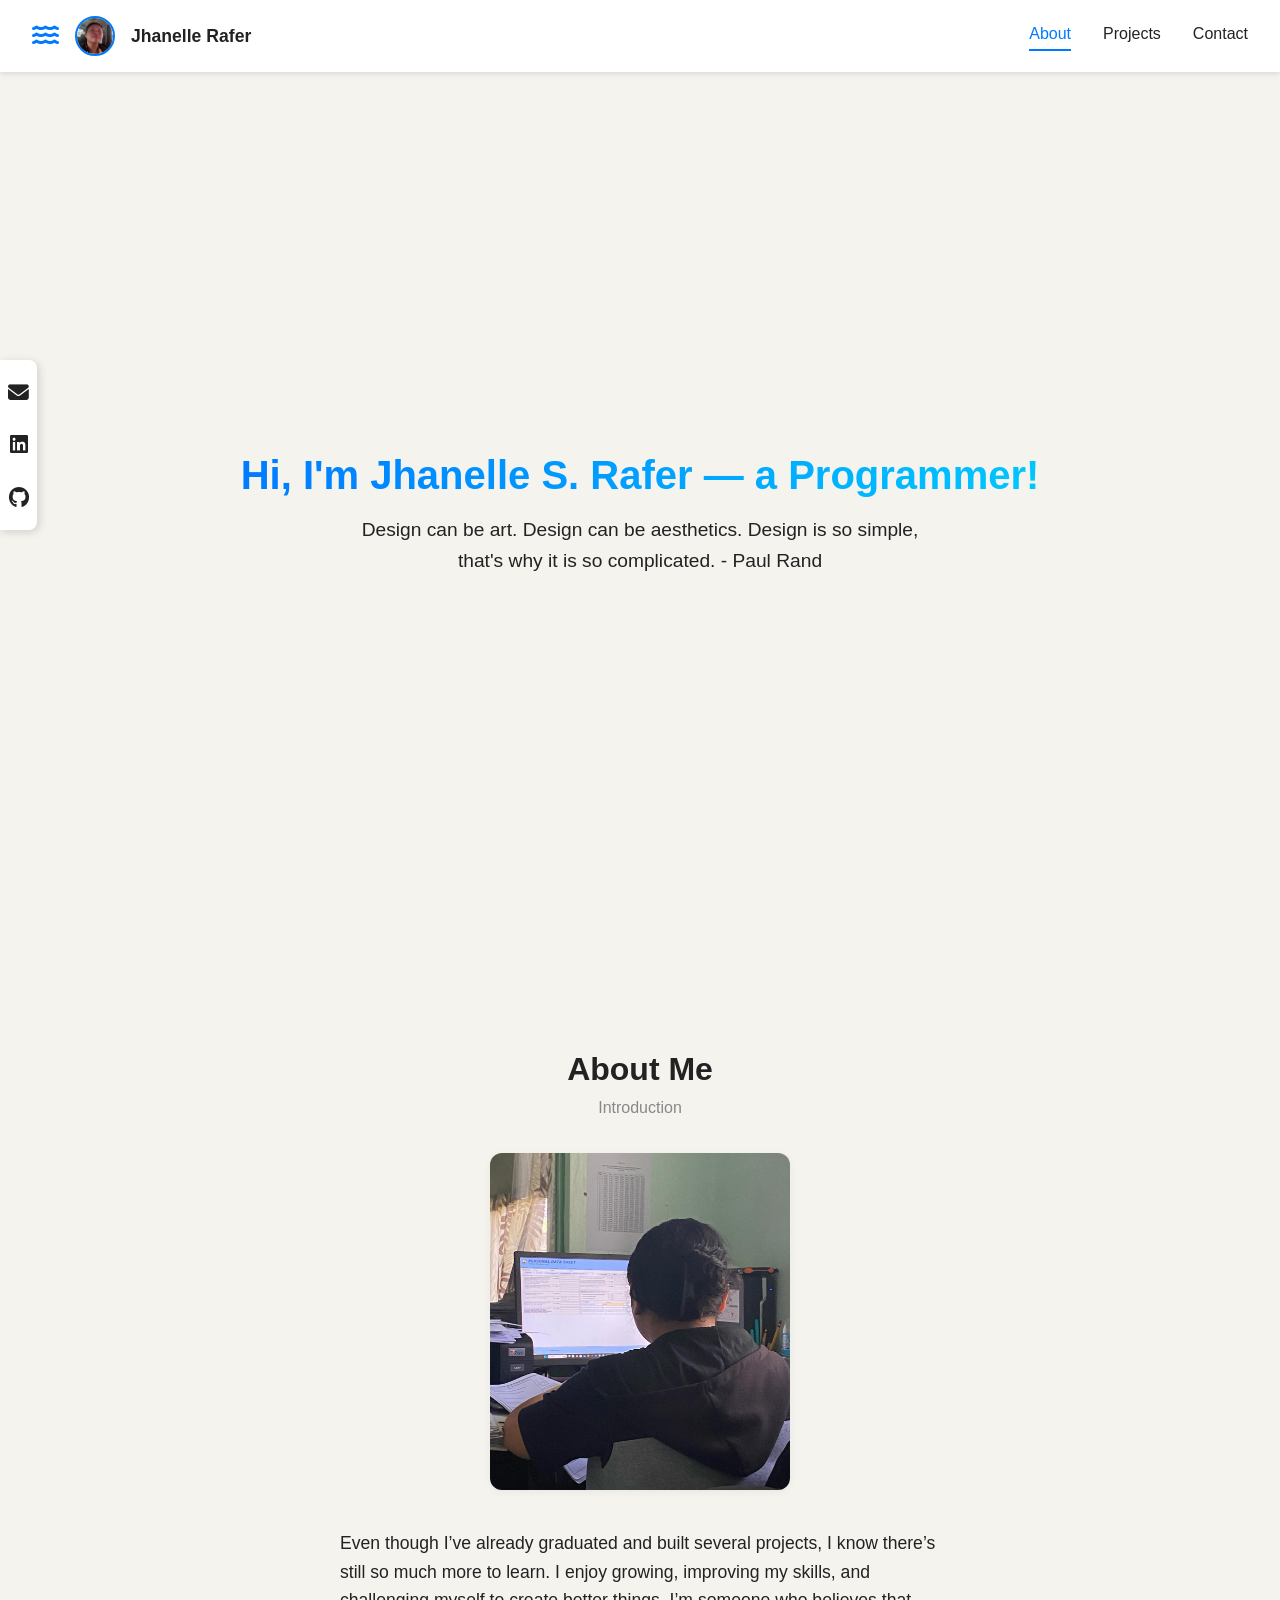
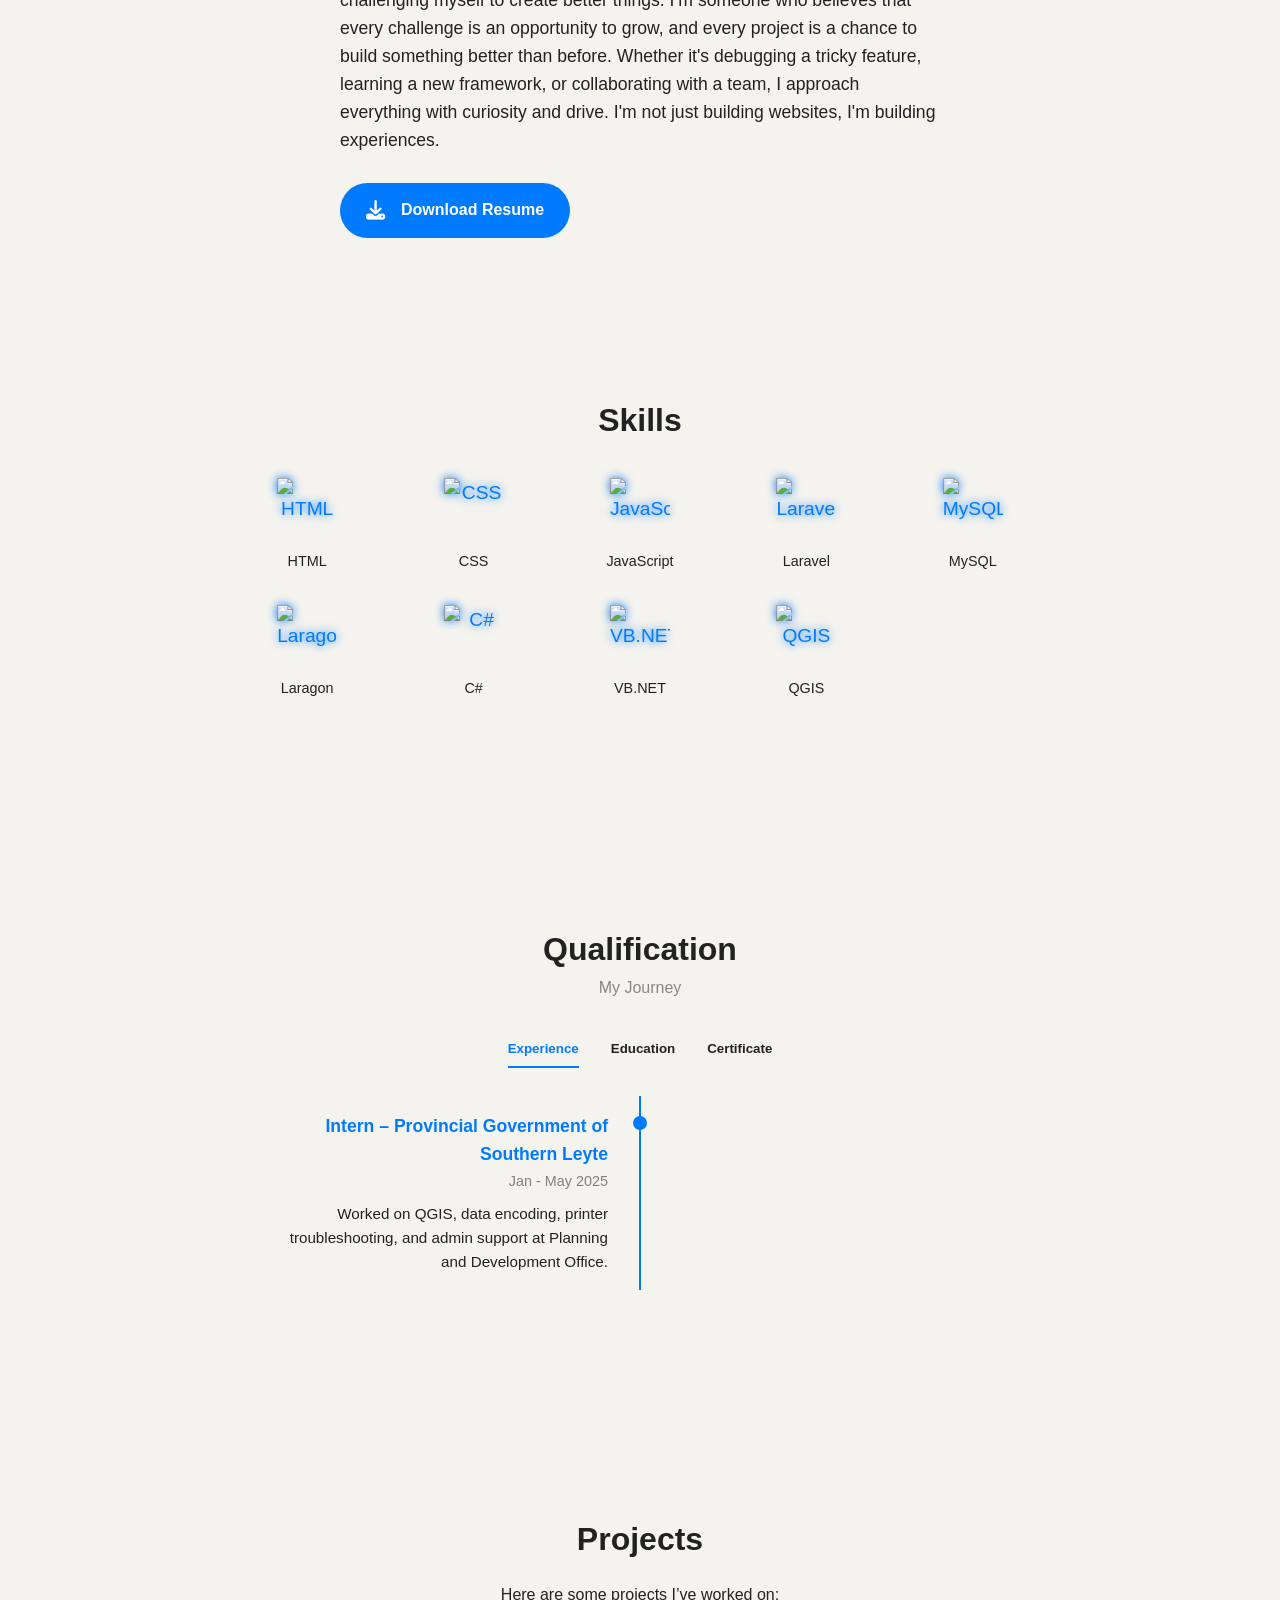
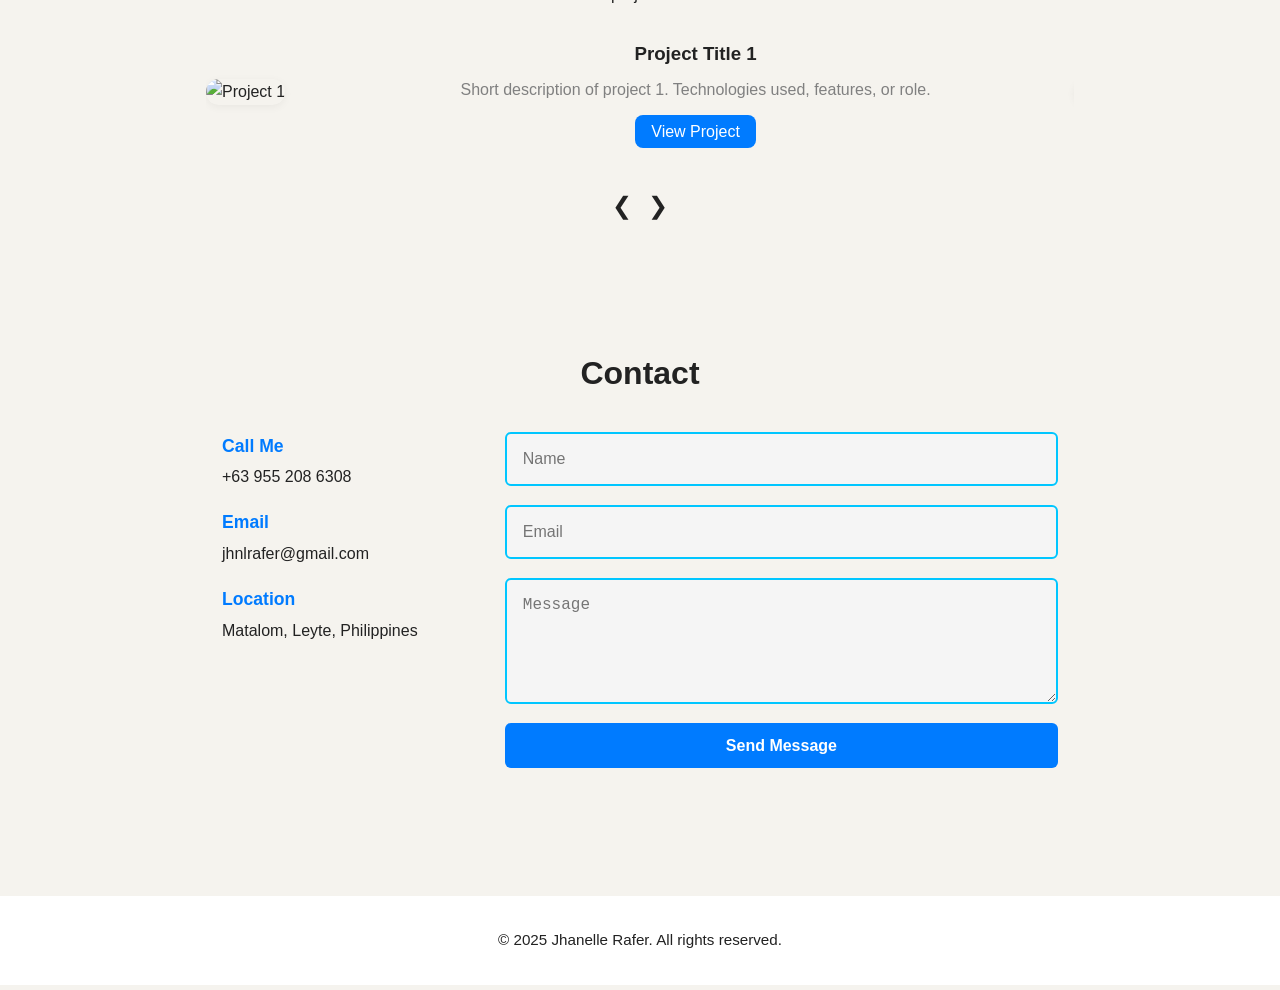
==== commit 85eaecbb: "Update index.html" ====
--- a/index.html
+++ b/index.html
@@ -12,10 +12,9 @@
   <canvas id="bg-canvas"></canvas>
  <header class="top-nav">
 
-
   <div class="nav-left">
    <button id="theme-toggle">
-  <i id="theme-icon" class="fas fa-sun"></i>
+  <i id="theme-icon" class="fas fa-water"></i>
 </button>
     <img src="assets/profile.jpg" alt="Profile" class="nav-profile-pic" />
     <span class="nav-name">Jhanelle Rafer</span>
@@ -328,52 +327,41 @@
     });
   });
 </script>
-
-<script>
-  const tabs = document.querySelectorAll('.tab');
-  const timelines = document.querySelectorAll('.timeline');
-
-  tabs.forEach(tab => {
-    tab.addEventListener('click', () => {
-      tabs.forEach(btn => btn.classList.remove('active'));
-      tab.classList.add('active');
-
-      timelines.forEach(tl => tl.classList.remove('active'));
-      document.querySelector(`.timeline.${tab.dataset.tab}`).classList.add('active');
-    });
-  });
-</script>
 <script>
 const canvas = document.getElementById("bg-canvas");
 const ctx = canvas.getContext("2d");
 
-let animationType = "none"; // Default state: no animation
+// No animation used anymore
+let animationType = "none";
 let shapes = [];
 
-const themes = ["light", "dark", "gradient"];
+// Themes: added 'green'
+const themes = ["light", "dark", "gradient", "green"];
 const iconMap = {
-  light: "fa-sun",
+  light: "fa-water",
   dark: "fa-moon",
-  gradient: "fa-star"
+  gradient: "fa-star",
+  green: "fa-leaf",
+  sunset: "fa-sunset"
 };
 
 let currentTheme = window.matchMedia('(prefers-color-scheme: dark)').matches ? 1 : 0;
 
 function setTheme(index) {
-  document.body.classList.remove("light-mode", "dark-mode", "gradient-mode");
+  document.body.classList.remove("light-mode", "dark-mode", "gradient-mode", "green-mode", "sunset-mode");
   const theme = themes[index];
   document.body.setAttribute("data-theme", theme);
 
   if (theme === "light") {
     document.body.classList.add("light-mode");
-    animationType = "none";
   } else if (theme === "dark") {
     document.body.classList.add("dark-mode");
-    animationType = "none";
   } else if (theme === "gradient") {
     document.body.classList.add("gradient-mode");
-    animationType = "sparkles";
-    createSparkles(); // Recreate sparkles when entering gradient
+  } else if (theme === "green") {
+    document.body.classList.add("green-mode");
+  } else if (theme === "sunset") {
+    document.body.classList.add("sunset-mode");
   }
 
   const themeIcon = document.getElementById("theme-icon");
@@ -381,6 +369,7 @@
 
   setupCanvas();
 }
+
 
 document.getElementById("theme-toggle").addEventListener("click", () => {
   currentTheme = (currentTheme + 1) % themes.length;
@@ -394,44 +383,7 @@
   ctx.clearRect(0, 0, canvas.width, canvas.height);
 }
 
-function createSparkles(count = 30) {
-  shapes = Array.from({ length: count }, () => {
-    const size = Math.random() * 30 + 10;
-    return {
-      x: Math.random() * canvas.width,
-      y: Math.random() * canvas.height,
-      dx: (Math.random() - 0.5) * 0.4,
-      dy: (Math.random() - 0.5) * 0.4,
-      size,
-      angle: Math.random() * Math.PI,
-      color: `rgba(173, 216, 230, 0.2)` // soft pastel blue
-    };
-  });
-}
-
-function draw() {
-  ctx.clearRect(0, 0, canvas.width, canvas.height);
-
-  if (animationType === "sparkles") {
-    shapes.forEach(s => {
-      s.x += s.dx;
-      s.y += s.dy;
-      if (s.x < 0 || s.x > canvas.width) s.dx *= -1;
-      if (s.y < 0 || s.y > canvas.height) s.dy *= -1;
-
-      ctx.save();
-      ctx.translate(s.x, s.y);
-      ctx.rotate(s.angle);
-      ctx.beginPath();
-      ctx.rect(-s.size / 2, -s.size / 2, s.size, s.size);
-      ctx.fillStyle = s.color;
-      ctx.fill();
-      ctx.restore();
-    });
-  }
-
-  requestAnimationFrame(draw);
-}
+// No draw loop anymore
 
 window.addEventListener("resize", setupCanvas);
 window.addEventListener("DOMContentLoaded", () => {
@@ -446,57 +398,9 @@
   }
 
   setTheme(currentTheme);
-  draw();
 });
 </script>
 
-<script>
-  const track = document.querySelector('.project-track');
-  const slides = document.querySelectorAll('.project-slide');
-  const prevBtn = document.querySelector('.prev-slide');
-  const nextBtn = document.querySelector('.next-slide');
-
-  let currentIndex = 0;
-
-  function updateSlide() {
-    const width = document.querySelector('.project-slider').offsetWidth;
-    track.style.transform = `translateX(-${currentIndex * width}px)`;
-  }
-
-  nextBtn.addEventListener('click', () => {
-    if (currentIndex < slides.length - 1) {
-      currentIndex++;
-      updateSlide();
-    }
-  });
-
-  prevBtn.addEventListener('click', () => {
-    if (currentIndex > 0) {
-      currentIndex--;
-      updateSlide();
-    }
-  });
-
-  window.addEventListener('resize', updateSlide);
-  window.addEventListener('DOMContentLoaded', updateSlide);
-// Detect system preference only once
-const prefersDark = window.matchMedia && window.matchMedia('(prefers-color-scheme: dark)').matches;
-
-// If no manual toggle yet and dark mode is preferred
-if (prefersDark) {
-  currentTheme = 1; // set to dark
-} else {
-  currentTheme = 0; // stay in light
-}
-
-document.addEventListener("DOMContentLoaded", () => {
-  setTheme(currentTheme);
-  draw();
-});
-
-</script>
-
-
 
 </body>
 
--- a/css/style.css
+++ b/css/style.css
@@ -27,25 +27,24 @@
 }
 
 body.dark-mode {
-  --bg-color: #010b14;
-  --text-color: #f0f0f0;
-  --box-color: #1e1e1e;
-  --social-bg: #031321;
-  --header-bg: #01070d;
-  --header-text: #f0f0f0;
-  --nav-link-color: #f0f0f0;
-  --nav-link-hover: #4da3ff;
-  --accent-color: #4da3ff;
-  --card-bg: #1e1e1e;
-  --text-muted: #aaa;
-  --card-shadow: 0 2px 8px rgba(0, 0, 0, 0.4);
-    --border-color: #3399ff;
-     --button-bg: #3399ff;
-  --button-text: #fff;
-    --image-shadow:  0 2px 8px rgba(0, 0, 0, 0.4);
-    --color: #74b9ff;
-     --footer-bg: #1a1a1a;
-  --footer-text: #ffffff;
+  --bg-color: #0b1a1f;               /* dark teal navy */
+  --text-color: #e0f7fa; 
+   --primary-color: #00bcd4;             /* pale cyan text */
+  --box-color: #102328;
+  --social-bg: #152c33;
+  --header-bg: #0b1a1f;
+  --header-text: #e0f7fa;
+  --nav-link-color: #e0f7fa;
+  --nav-link-hover: #00e5ff;         /* neon cyan */
+  --accent-color: #00e5ff;
+  --card-bg: #102328;
+  --text-muted: #80deea;
+  --card-shadow: 0 2px 8px rgba(0, 229, 255, 0.1);
+  --border-color: #00acc1;
+  --button-bg: #00bcd4;
+  --button-text: #002f34;
+  --image-shadow: 0 2px 8px rgba(0, 229, 255, 0.2);
+  --color: #26c6da;
 }
 
 body.gradient-mode {
@@ -70,6 +69,53 @@
    --color: #e67ef6;
 }
 
+body.green-mode {
+  --bg-color: #1a1a1f;
+  --primary-color: #44ff99; /* Deeper mint green */
+  --text-color: #fce4ec; /* Soft pinkish white */
+  --box-color: #26232a;
+  --social-bg: #2a202b;
+  --header-bg: #1d1b1f;
+  --header-text: #f8b6c8; /* Muted pink */
+  --nav-link-color: #f8b6c8;
+  --nav-link-hover: #44ffaa; /* Aqua-green accent */
+  --accent-color: #44ffaa;
+  --card-bg: #26232a;
+  --text-muted: #c48b9f;
+  --card-shadow: 0 2px 8px rgba(255, 105, 180, 0.2); /* hot pink glow */
+  --button-bg: #44ffaa;
+  --button-text: #1a1a1f;
+  --button-border: #f8b6c8;
+  --border-color: #44ffaa;
+  --image-shadow: 0 2px 8px rgba(255, 105, 180, 0.2);
+  --color: #ffb6c1;
+  background: linear-gradient(135deg, #223d36, #4b1d3f);
+}
+
+body.sunset-mode {
+  --bg-color: #2b1a17;
+  --primary-color: #ff6f3c; /* Vibrant orange */
+  --text-color: #fff0e0; /* Soft creamy white */
+  --box-color: #3c2623;
+  --social-bg: #442d2a;
+  --header-bg: #2e1b18;
+  --header-text: #ffc9a9; /* Peachy accent */
+  --nav-link-color: #ffc9a9;
+  --nav-link-hover: #ff944d; /* Bright warm orange */
+  --accent-color: #ff944d;
+  --card-bg: #3c2623;
+  --text-muted: #e0a899;
+  --card-shadow: 0 2px 8px rgba(255, 140, 100, 0.2);
+  --button-bg: #ff944d;
+  --button-text: #2b1a17;
+  --button-border: #ffc9a9;
+  --border-color: #ff944d;
+  --image-shadow: 0 2px 8px rgba(255, 140, 100, 0.2);
+  --color: #ffae7f;
+  background: linear-gradient(135deg, #3b1f1f, #ff6f3c);
+}
+
+
 header.top-nav,
 footer.site-footer {
   background-color: var(--header-bg);
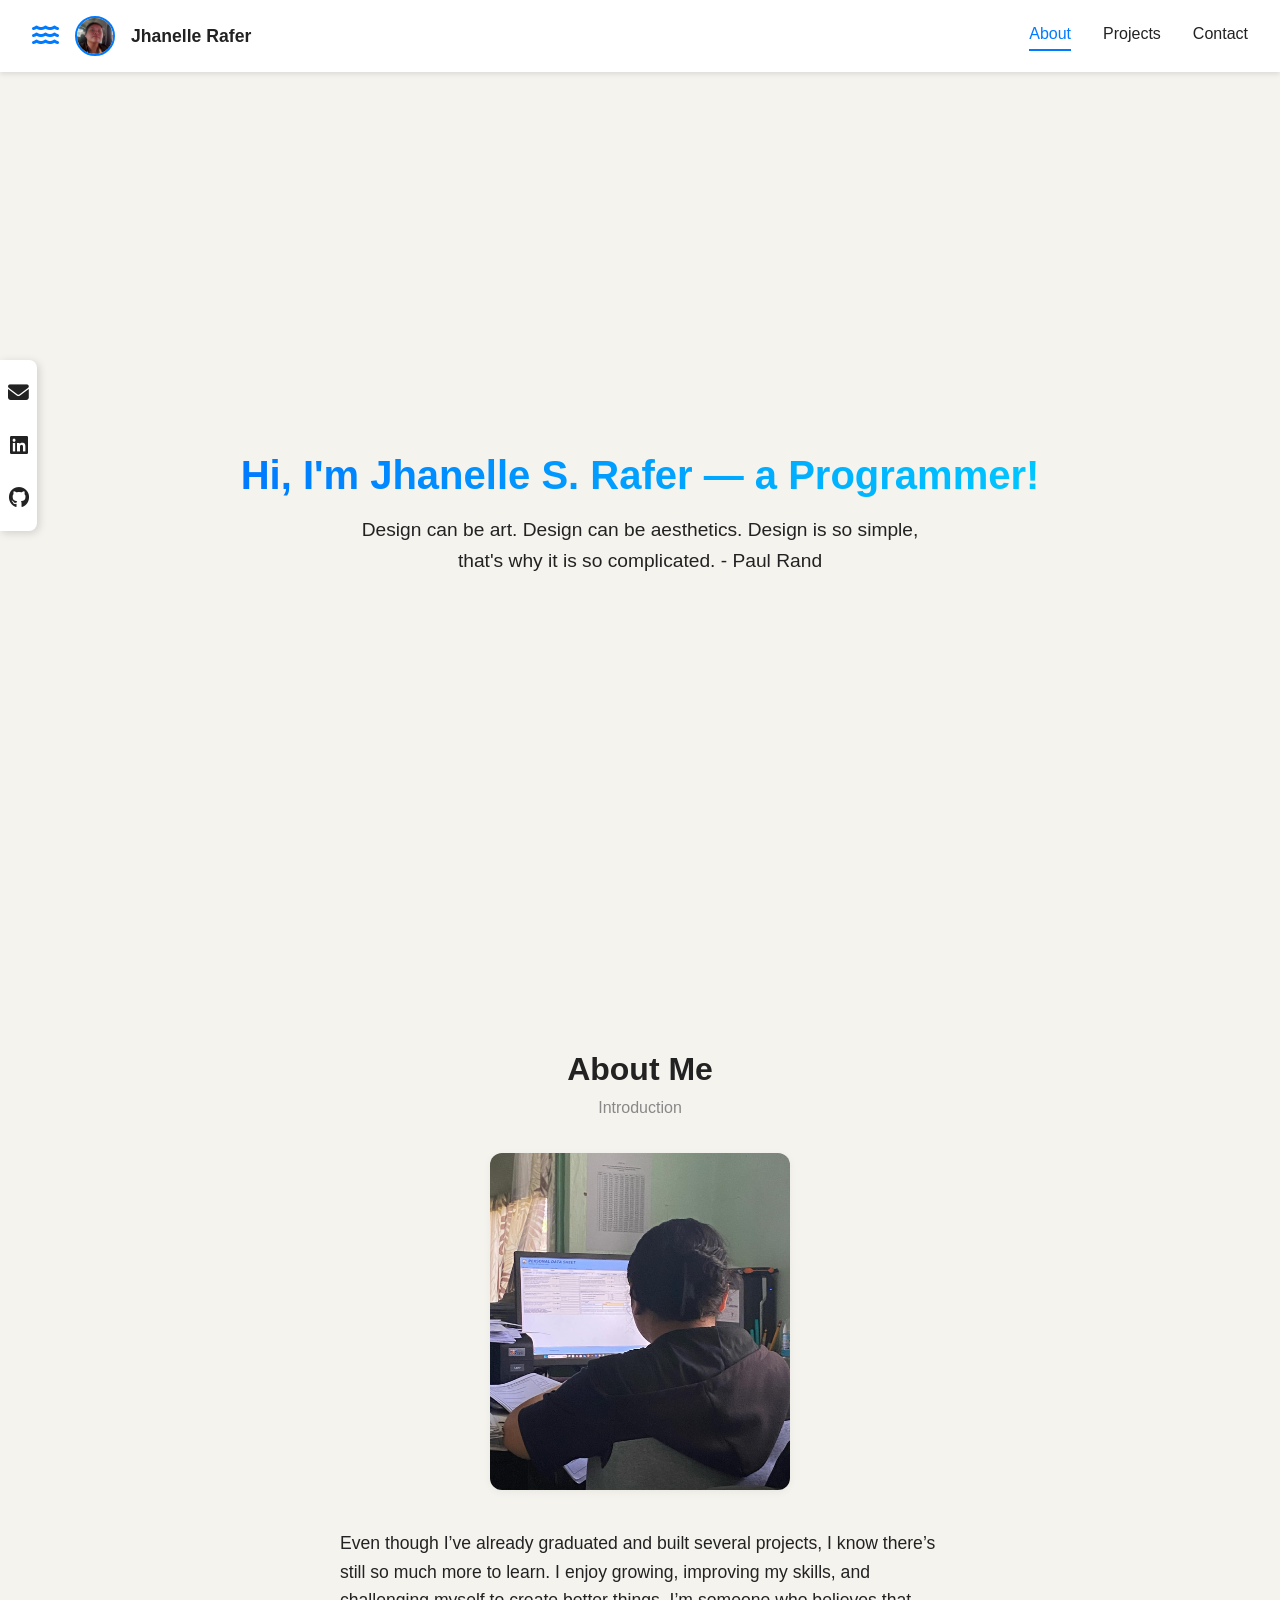
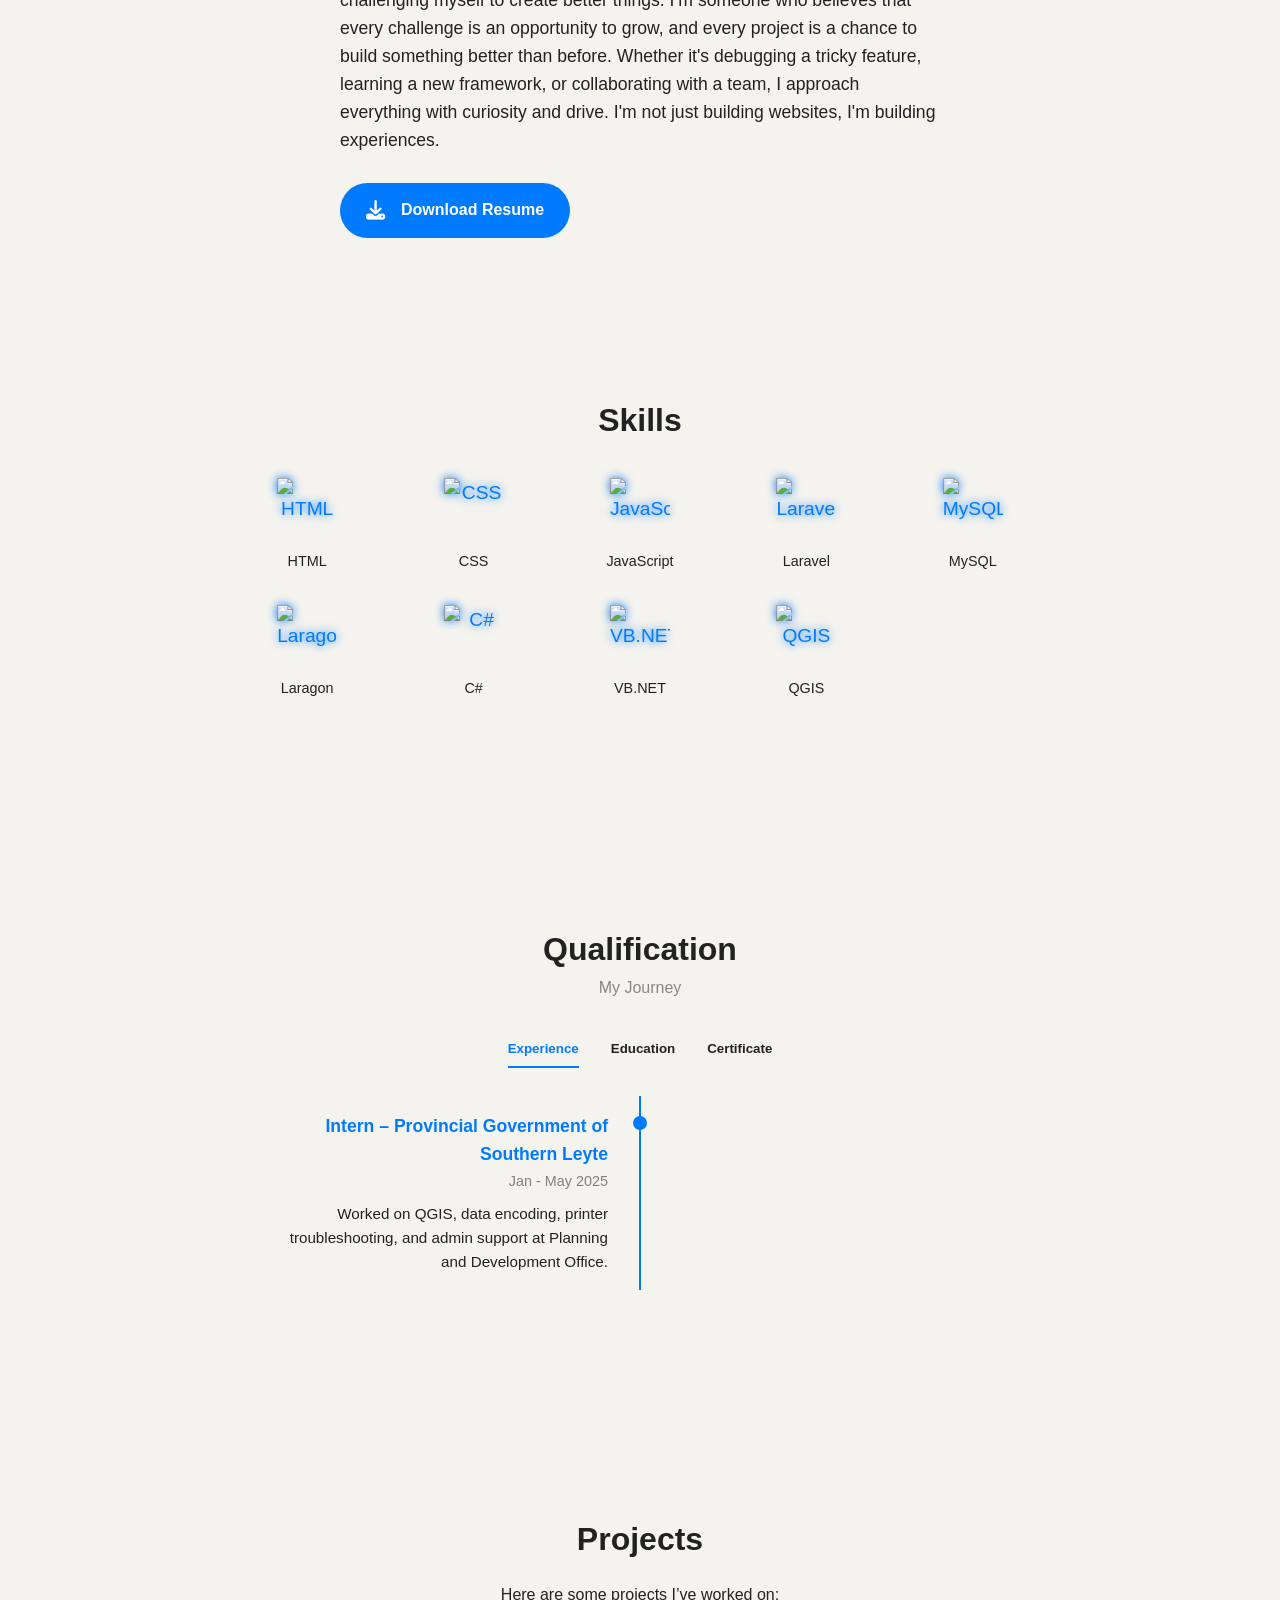
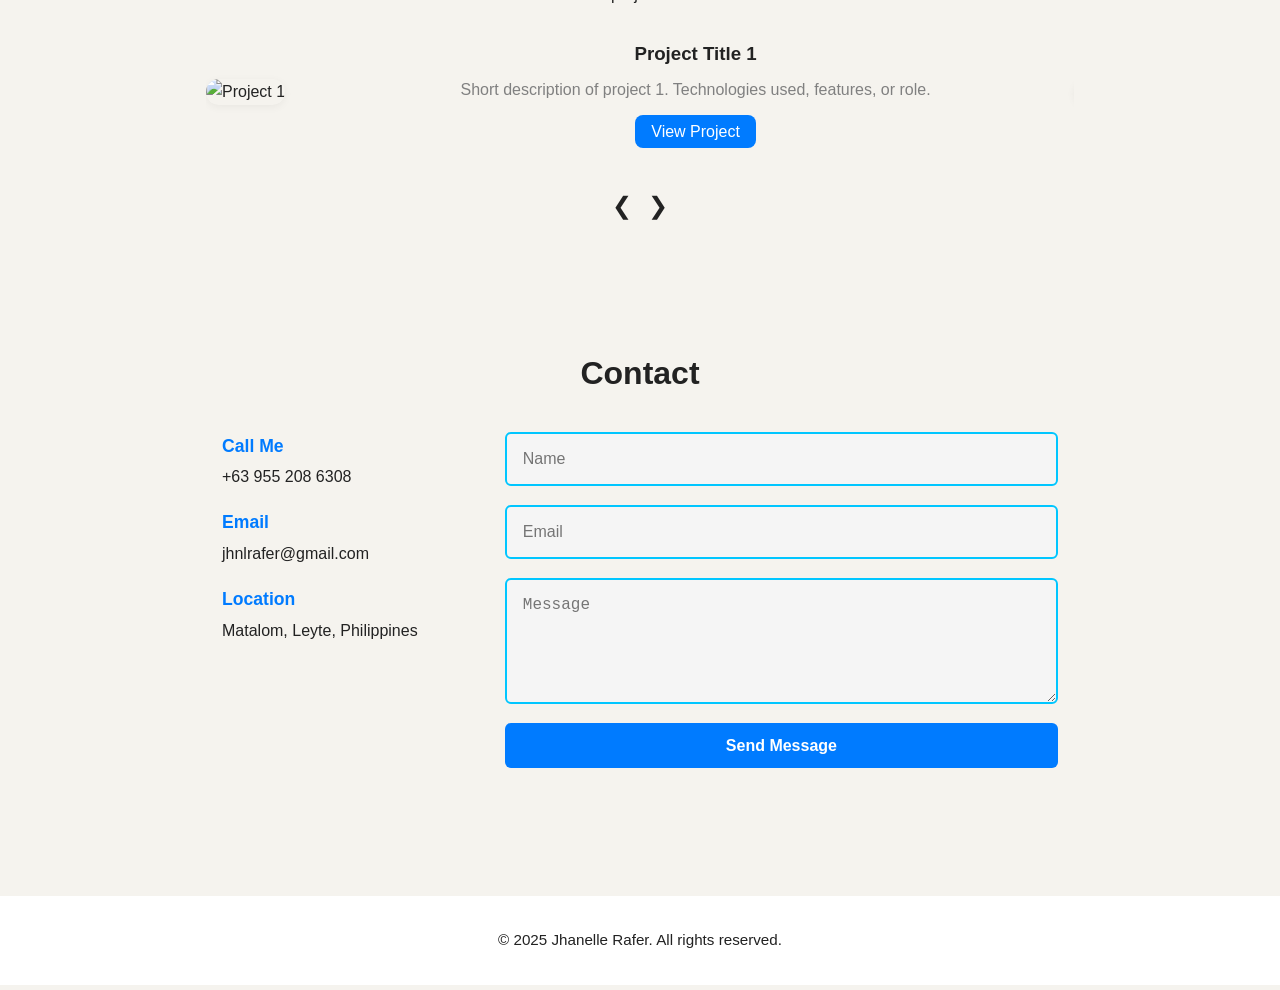
==== commit 22c9106c: "Update index.html" ====
--- a/index.html
+++ b/index.html
@@ -327,6 +327,20 @@
     });
   });
 </script>
+  <script>
+  const tabs = document.querySelectorAll('.tab');
+  const timelines = document.querySelectorAll('.timeline');
+
+  tabs.forEach(tab => {
+    tab.addEventListener('click', () => {
+      tabs.forEach(btn => btn.classList.remove('active'));
+      tab.classList.add('active');
+
+      timelines.forEach(tl => tl.classList.remove('active'));
+      document.querySelector(`.timeline.${tab.dataset.tab}`).classList.add('active');
+    });
+  });
+</script>
 <script>
 const canvas = document.getElementById("bg-canvas");
 const ctx = canvas.getContext("2d");
@@ -400,7 +414,51 @@
   setTheme(currentTheme);
 });
 </script>
-
+<script>
+  const track = document.querySelector('.project-track');
+  const slides = document.querySelectorAll('.project-slide');
+  const prevBtn = document.querySelector('.prev-slide');
+  const nextBtn = document.querySelector('.next-slide');
+
+  let currentIndex = 0;
+
+  function updateSlide() {
+    const width = document.querySelector('.project-slider').offsetWidth;
+    track.style.transform = `translateX(-${currentIndex * width}px)`;
+  }
+
+  nextBtn.addEventListener('click', () => {
+    if (currentIndex < slides.length - 1) {
+      currentIndex++;
+      updateSlide();
+    }
+  });
+
+  prevBtn.addEventListener('click', () => {
+    if (currentIndex > 0) {
+      currentIndex--;
+      updateSlide();
+    }
+  });
+
+  window.addEventListener('resize', updateSlide);
+  window.addEventListener('DOMContentLoaded', updateSlide);
+  let currentTheme = 0; // 0 = light, 1 = dark, 2 = gradient
+
+// Detect system preference only once
+const prefersDark = window.matchMedia && window.matchMedia('(prefers-color-scheme: dark)').matches;
+
+// If no manual toggle yet and dark mode is preferred
+if (prefersDark) {
+  currentTheme = 1; // set to dark
+} else {
+  currentTheme = 0; // stay in light
+}
+
+document.addEventListener("DOMContentLoaded", () => {
+  setTheme(currentTheme);
+  draw();
+});
 
 </body>
 
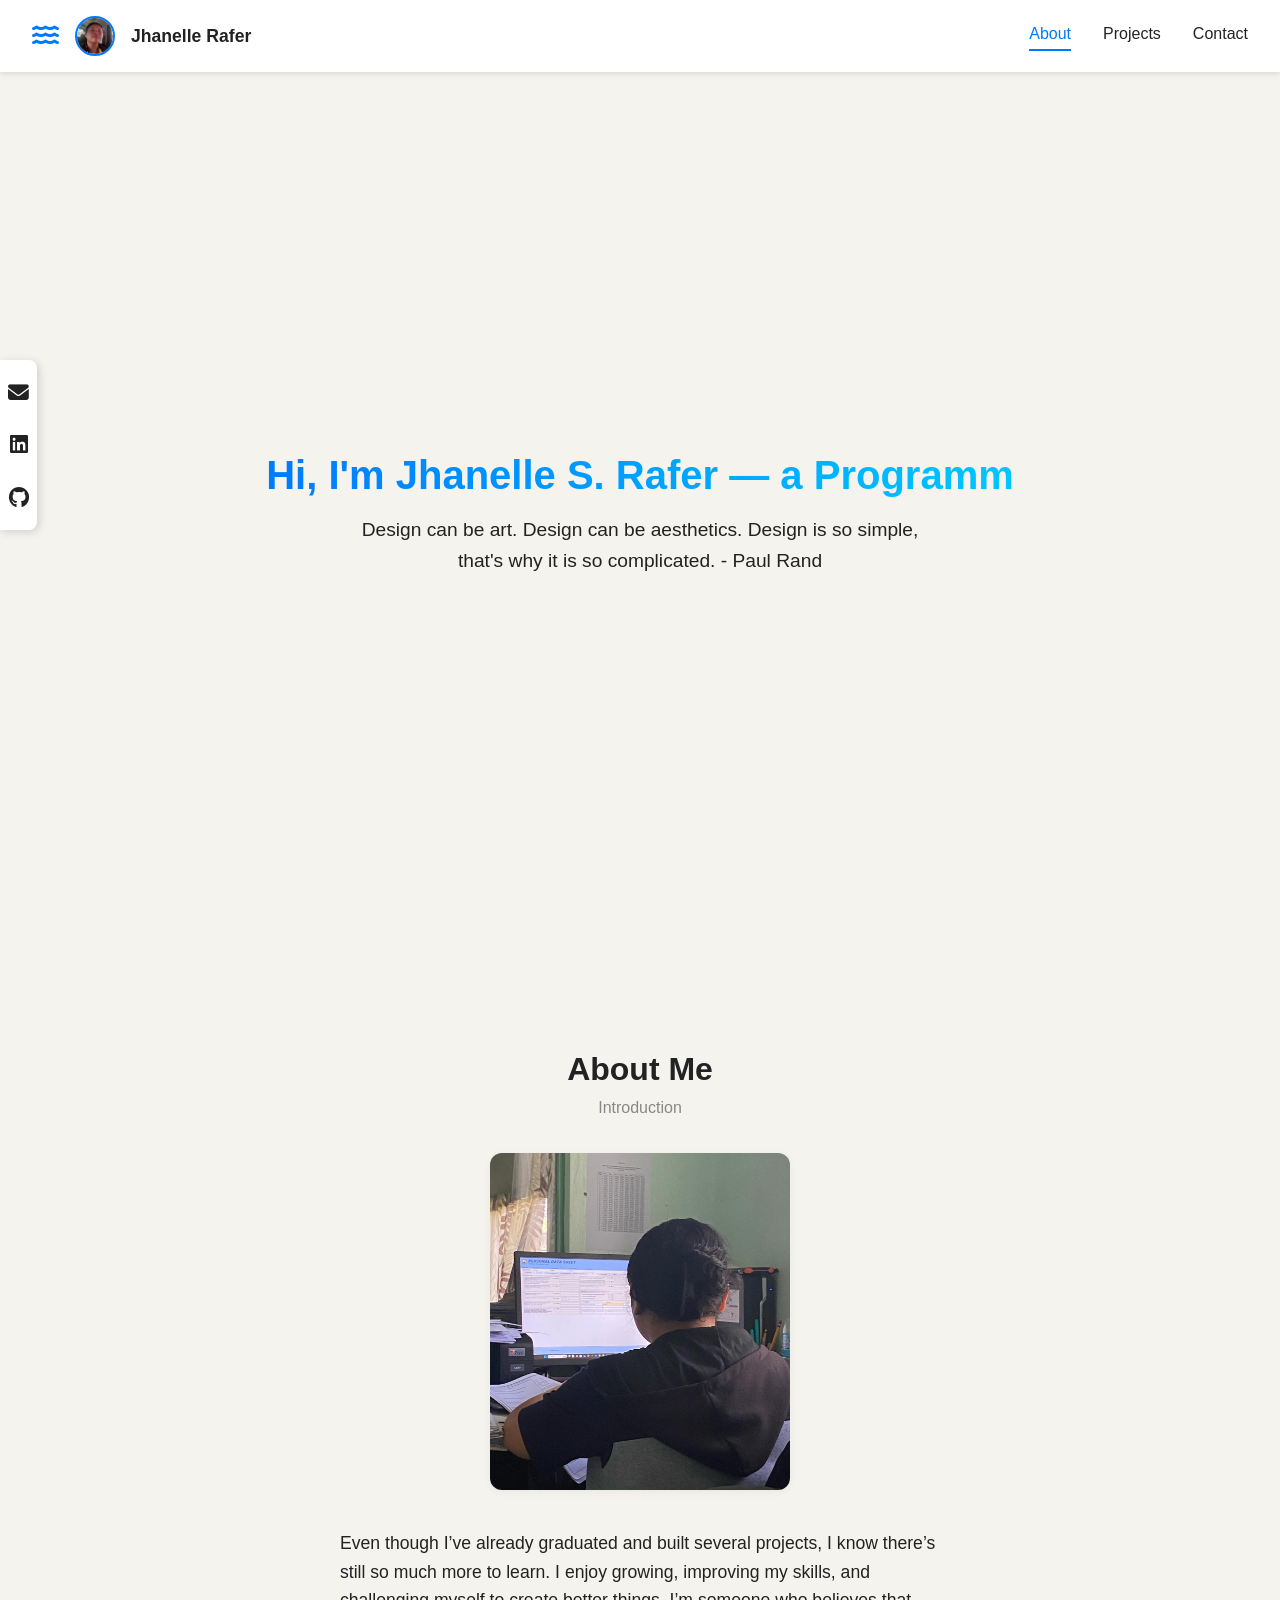
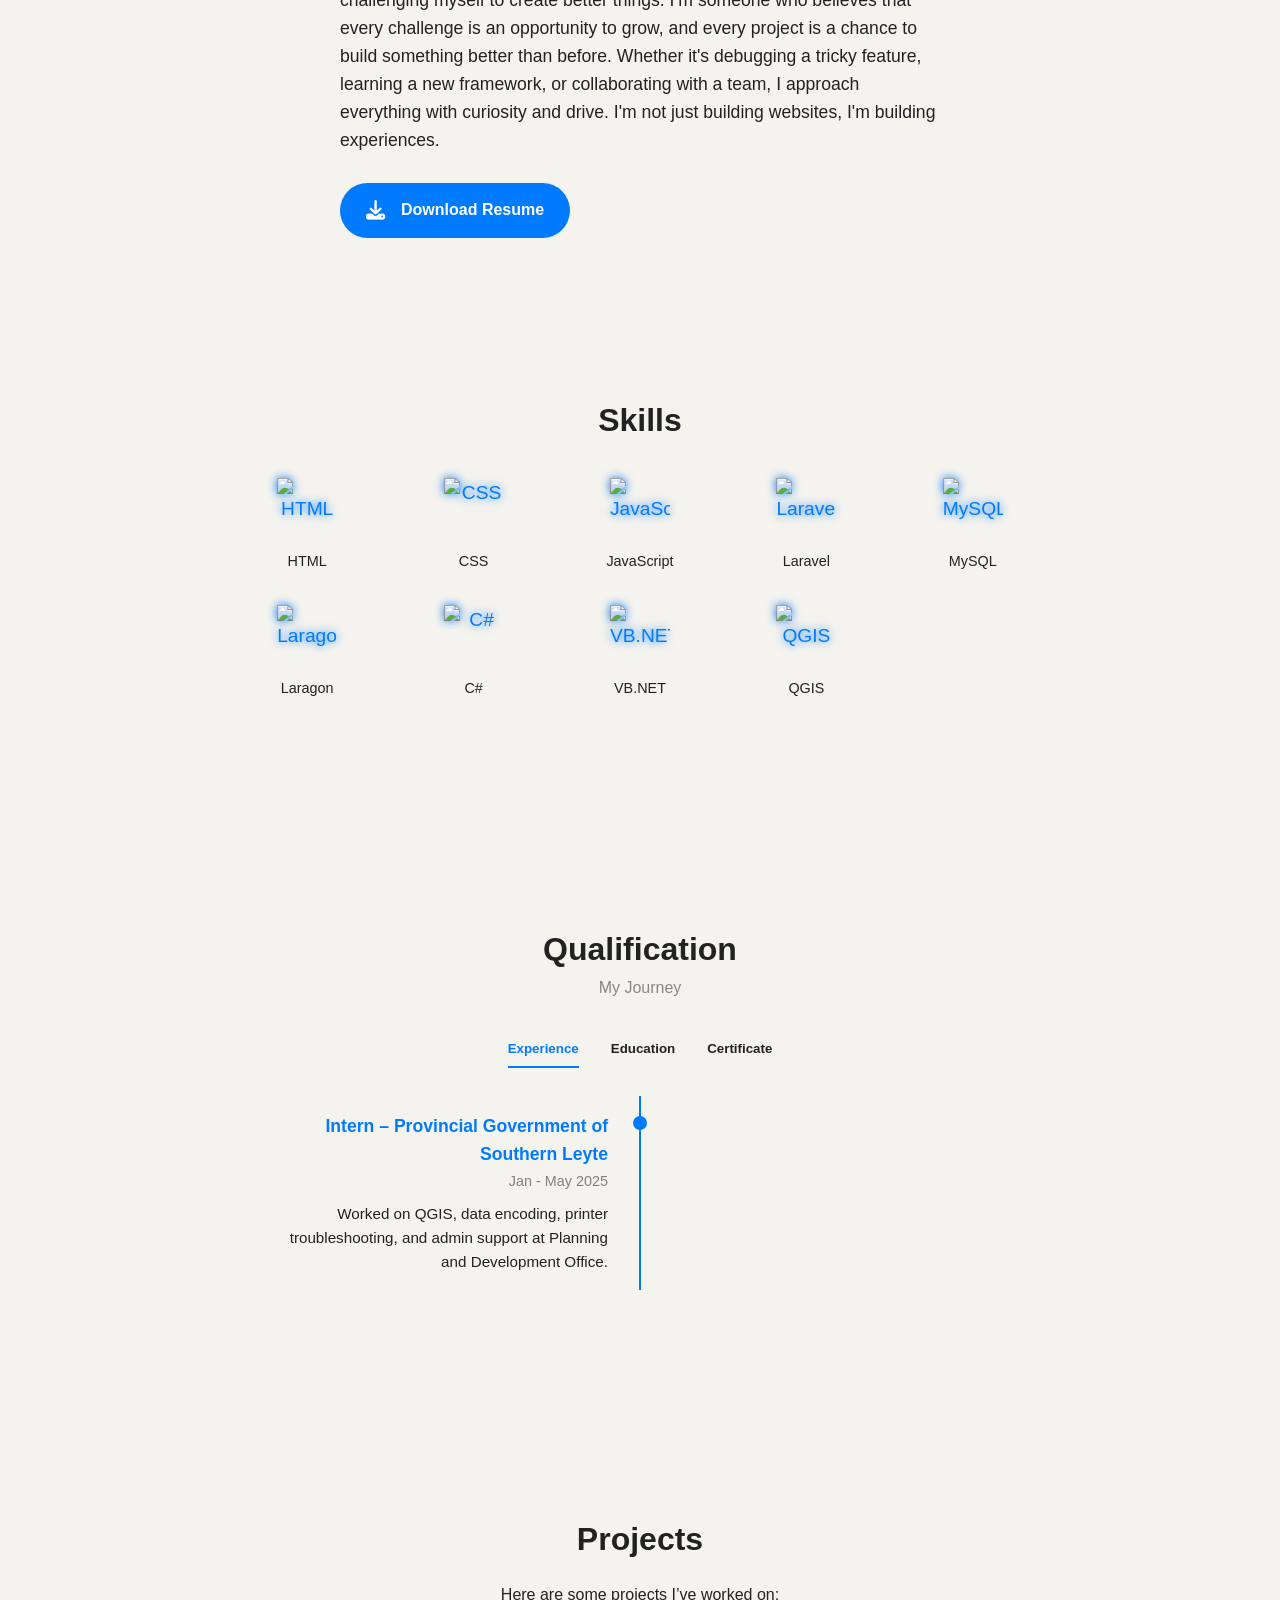
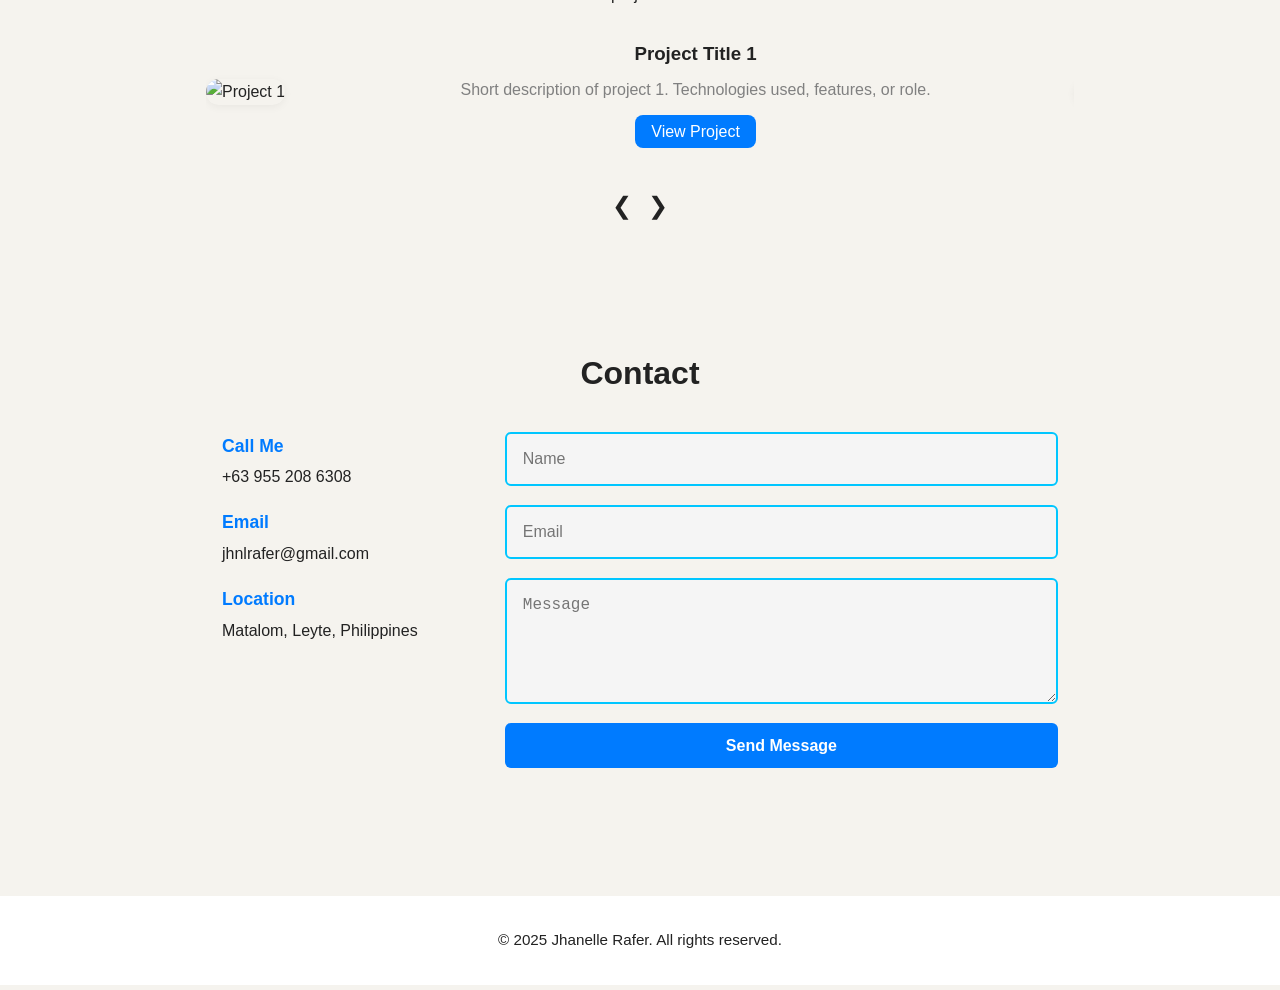
==== commit 0a6702f3: "Update index.html" ====
--- a/index.html
+++ b/index.html
@@ -59,7 +59,7 @@
         I’m someone who believes that every challenge is an opportunity to grow, and every project is a chance to build something better than before. Whether it's debugging a tricky feature, learning a new framework, or collaborating with a team, I approach everything with curiosity and drive. I'm not just building websites, I'm building experiences.
       </p>
       <br>
-      <a href="assets/Jhanelle-Rafer-Resume.pdf" class="cta-button" download>
+      <a href="assets/resume-jhanelle-rafer.pdf" class="cta-button" download>
         <i class="fas fa-download"></i> Download Resume
       </a>
     </div>
@@ -327,7 +327,7 @@
     });
   });
 </script>
-  <script>
+ <script>
   const tabs = document.querySelectorAll('.tab');
   const timelines = document.querySelectorAll('.timeline');
 
@@ -345,22 +345,21 @@
 const canvas = document.getElementById("bg-canvas");
 const ctx = canvas.getContext("2d");
 
-// No animation used anymore
-let animationType = "none";
+let animationType = "bubbles"; // Now we're using animation
 let shapes = [];
 
-// Themes: added 'green'
-const themes = ["light", "dark", "gradient", "green"];
+const themes = ["light", "dark", "gradient", "green", "sunset"];
 const iconMap = {
   light: "fa-water",
   dark: "fa-moon",
   gradient: "fa-star",
-  green: "fa-leaf",
-  sunset: "fa-sunset"
+  green: "fa-seedling",
+  sunset: "fa-sun"
 };
 
 let currentTheme = window.matchMedia('(prefers-color-scheme: dark)').matches ? 1 : 0;
 
+// Set theme class and canvas on theme switch
 function setTheme(index) {
   document.body.classList.remove("light-mode", "dark-mode", "gradient-mode", "green-mode", "sunset-mode");
   const theme = themes[index];
@@ -381,25 +380,159 @@
   const themeIcon = document.getElementById("theme-icon");
   themeIcon.className = `fas ${iconMap[theme]}`;
 
-  setupCanvas();
-}
-
-
+  setupCanvas(); // Reset canvas + bubble positions
+}
+
+// Theme toggle click handler
 document.getElementById("theme-toggle").addEventListener("click", () => {
   currentTheme = (currentTheme + 1) % themes.length;
   localStorage.setItem("theme", currentTheme);
   setTheme(currentTheme);
 });
 
+// Setup canvas size and initialize shapes
 function setupCanvas() {
   canvas.width = window.innerWidth;
   canvas.height = window.innerHeight;
   ctx.clearRect(0, 0, canvas.width, canvas.height);
-}
-
-// No draw loop anymore
-
+
+  shapes = [];
+
+  // Generate bubbles
+  for (let i = 0; i < 35; i++) {
+    shapes.push({
+      x: Math.random() * canvas.width,
+      y: Math.random() * canvas.height,
+      r: Math.random() * 4 + 1,
+      dx: (Math.random() - 0.5) * 0.5,
+      dy: (Math.random() - 0.5) * 0.5,
+      opacity: Math.random() * 0.5 + 0.3
+    });
+  }
+}
+let particles = [];
+
+function createParticles(count = 30) {
+  particles = [];
+  const canvasWidth = canvas.width;
+  const canvasHeight = canvas.height;
+
+  for (let i = 0; i < count; i++) {
+    particles.push({
+      x: Math.random() * canvasWidth,
+      y: Math.random() * canvasHeight,
+      dx: (Math.random() - 0.5) * 0.3,
+      dy: (Math.random() - 0.5) * 0.3,
+      r: Math.random() * 2 + 1.5,
+      opacity: Math.random() * 0.4 + 0.2
+    });
+  }
+}
+
+function getCurrentAccentColor() {
+  const temp = document.createElement("div");
+  temp.style.display = "none";
+  temp.style.color = "var(--accent-color)";
+  document.body.appendChild(temp);
+  const accent = getComputedStyle(temp).color;
+  document.body.removeChild(temp);
+  return accent;
+}
+
+function drawParticles() {
+  ctx.clearRect(0, 0, canvas.width, canvas.height);
+  const color = getCurrentAccentColor();
+
+  for (const p of particles) {
+    p.x += p.dx;
+    p.y += p.dy;
+
+    // Bounce off edges
+    if (p.x <= 0 || p.x >= canvas.width) p.dx *= -1;
+    if (p.y <= 0 || p.y >= canvas.height) p.dy *= -1;
+
+    ctx.beginPath();
+    ctx.arc(p.x, p.y, p.r, 0, Math.PI * 2);
+    ctx.fillStyle = color.replace("rgb", "rgba").replace(")", `, ${p.opacity})`);
+    ctx.fill();
+  }
+
+  requestAnimationFrame(drawParticles);
+}
+
+function setupCanvas() {
+  canvas.width = window.innerWidth;
+  canvas.height = window.innerHeight;
+  createParticles();
+}
+
+// Call animation on theme change too
+function setTheme(index) {
+  document.body.classList.remove("light-mode", "dark-mode", "gradient-mode", "green-mode", "sunset-mode");
+  const theme = themes[index];
+  document.body.setAttribute("data-theme", theme);
+
+  if (theme === "light") {
+    document.body.classList.add("light-mode");
+  } else if (theme === "dark") {
+    document.body.classList.add("dark-mode");
+  } else if (theme === "gradient") {
+    document.body.classList.add("gradient-mode");
+  } else if (theme === "green") {
+    document.body.classList.add("green-mode");
+  } else if (theme === "sunset") {
+    document.body.classList.add("sunset-mode");
+  }
+
+  document.getElementById("theme-icon").className = `fas ${iconMap[theme]}`;
+  
+  setupCanvas(); // Reset canvas + particles
+}
+
+// Draw bubbles based on theme color
+function draw() {
+  ctx.clearRect(0, 0, canvas.width, canvas.height);
+
+  const rootStyle = getComputedStyle(document.body);
+  const accent = rootStyle.getPropertyValue('--accent-color').trim() || '#ffffff';
+
+  for (let shape of shapes) {
+    ctx.beginPath();
+    ctx.arc(shape.x, shape.y, shape.r, 0, Math.PI * 2);
+    ctx.fillStyle = hexToRGBA(accent, shape.opacity);
+    ctx.fill();
+  }
+}
+
+// Convert HEX to RGBA
+function hexToRGBA(hex, alpha = 1) {
+  hex = hex.replace('#', '');
+  if (hex.length === 3) {
+    hex = hex.split('').map(c => c + c).join('');
+  }
+  const r = parseInt(hex.substring(0, 2), 16);
+  const g = parseInt(hex.substring(2, 4), 16);
+  const b = parseInt(hex.substring(4, 6), 16);
+  return `rgba(${r}, ${g}, ${b}, ${alpha})`;
+}
+
+// Animate bubbles
+function animate() {
+  draw();
+  for (let shape of shapes) {
+    shape.x += shape.dx;
+    shape.y += shape.dy;
+
+    if (shape.x < 0 || shape.x > canvas.width) shape.dx *= -1;
+    if (shape.y < 0 || shape.y > canvas.height) shape.dy *= -1;
+  }
+  requestAnimationFrame(animate);
+}
+
+// On resize, update canvas
 window.addEventListener("resize", setupCanvas);
+
+// On load, set theme and start animation
 window.addEventListener("DOMContentLoaded", () => {
   const isMobile = /Mobi|Android/i.test(navigator.userAgent);
   const prefersDark = window.matchMedia("(prefers-color-scheme: dark)").matches;
@@ -412,53 +545,40 @@
   }
 
   setTheme(currentTheme);
+  animate(); // Start animation after theme is set
 });
 </script>
+
 <script>
   const track = document.querySelector('.project-track');
   const slides = document.querySelectorAll('.project-slide');
   const prevBtn = document.querySelector('.prev-slide');
   const nextBtn = document.querySelector('.next-slide');
-
-  let currentIndex = 0;
-
-  function updateSlide() {
-    const width = document.querySelector('.project-slider').offsetWidth;
-    track.style.transform = `translateX(-${currentIndex * width}px)`;
-  }
+  let currentSlide = 0;
+
+  function updateSliderPosition() {
+    const slideWidth = slides[0].offsetWidth;
+    track.style.transform = `translateX(-${currentSlide * slideWidth}px)`;
+  }
+
+  prevBtn.addEventListener('click', () => {
+    if (currentSlide > 0) {
+      currentSlide--;
+      updateSliderPosition();
+    }
+  });
 
   nextBtn.addEventListener('click', () => {
-    if (currentIndex < slides.length - 1) {
-      currentIndex++;
-      updateSlide();
+    if (currentSlide < slides.length - 1) {
+      currentSlide++;
+      updateSliderPosition();
     }
   });
 
-  prevBtn.addEventListener('click', () => {
-    if (currentIndex > 0) {
-      currentIndex--;
-      updateSlide();
-    }
-  });
-
-  window.addEventListener('resize', updateSlide);
-  window.addEventListener('DOMContentLoaded', updateSlide);
-  let currentTheme = 0; // 0 = light, 1 = dark, 2 = gradient
-
-// Detect system preference only once
-const prefersDark = window.matchMedia && window.matchMedia('(prefers-color-scheme: dark)').matches;
-
-// If no manual toggle yet and dark mode is preferred
-if (prefersDark) {
-  currentTheme = 1; // set to dark
-} else {
-  currentTheme = 0; // stay in light
-}
-
-document.addEventListener("DOMContentLoaded", () => {
-  setTheme(currentTheme);
-  draw();
-});
+  window.addEventListener('resize', updateSliderPosition);
+
+  document.addEventListener('DOMContentLoaded', updateSliderPosition);
+</script>
 
 </body>
 
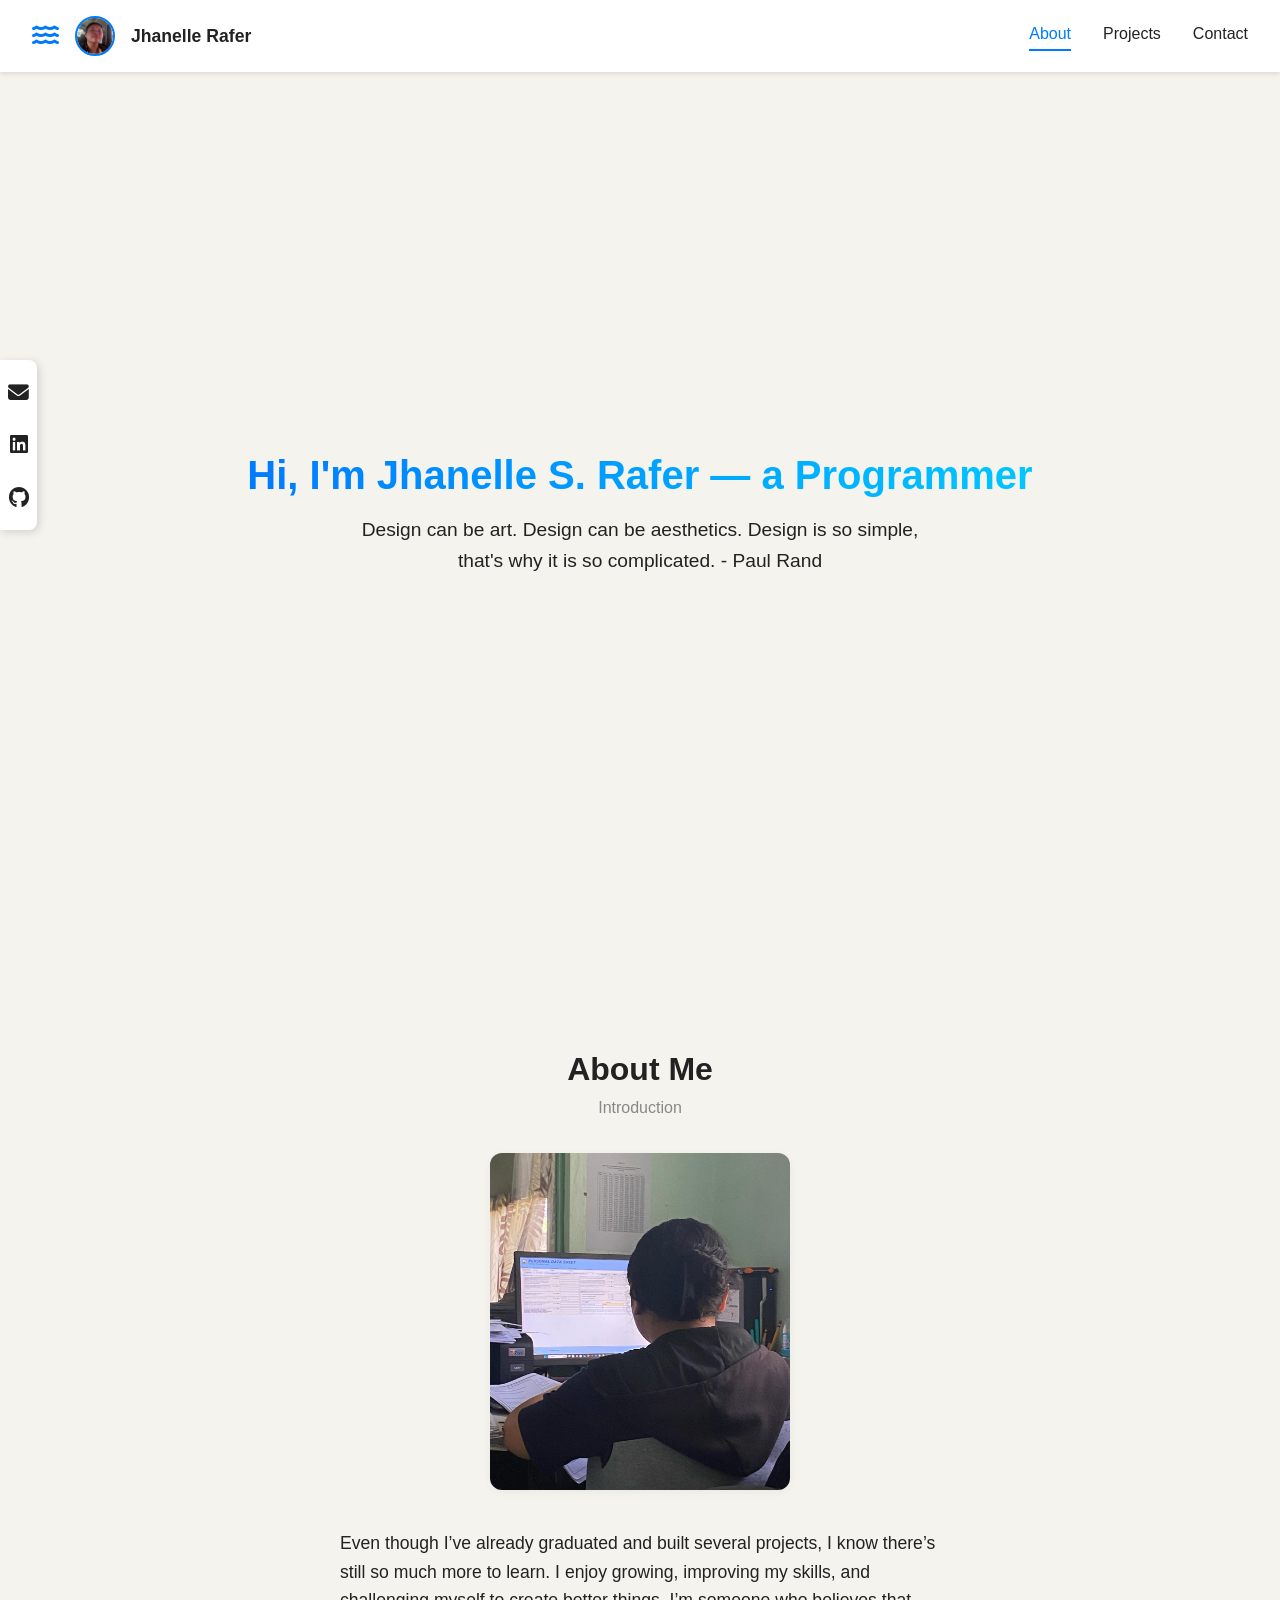
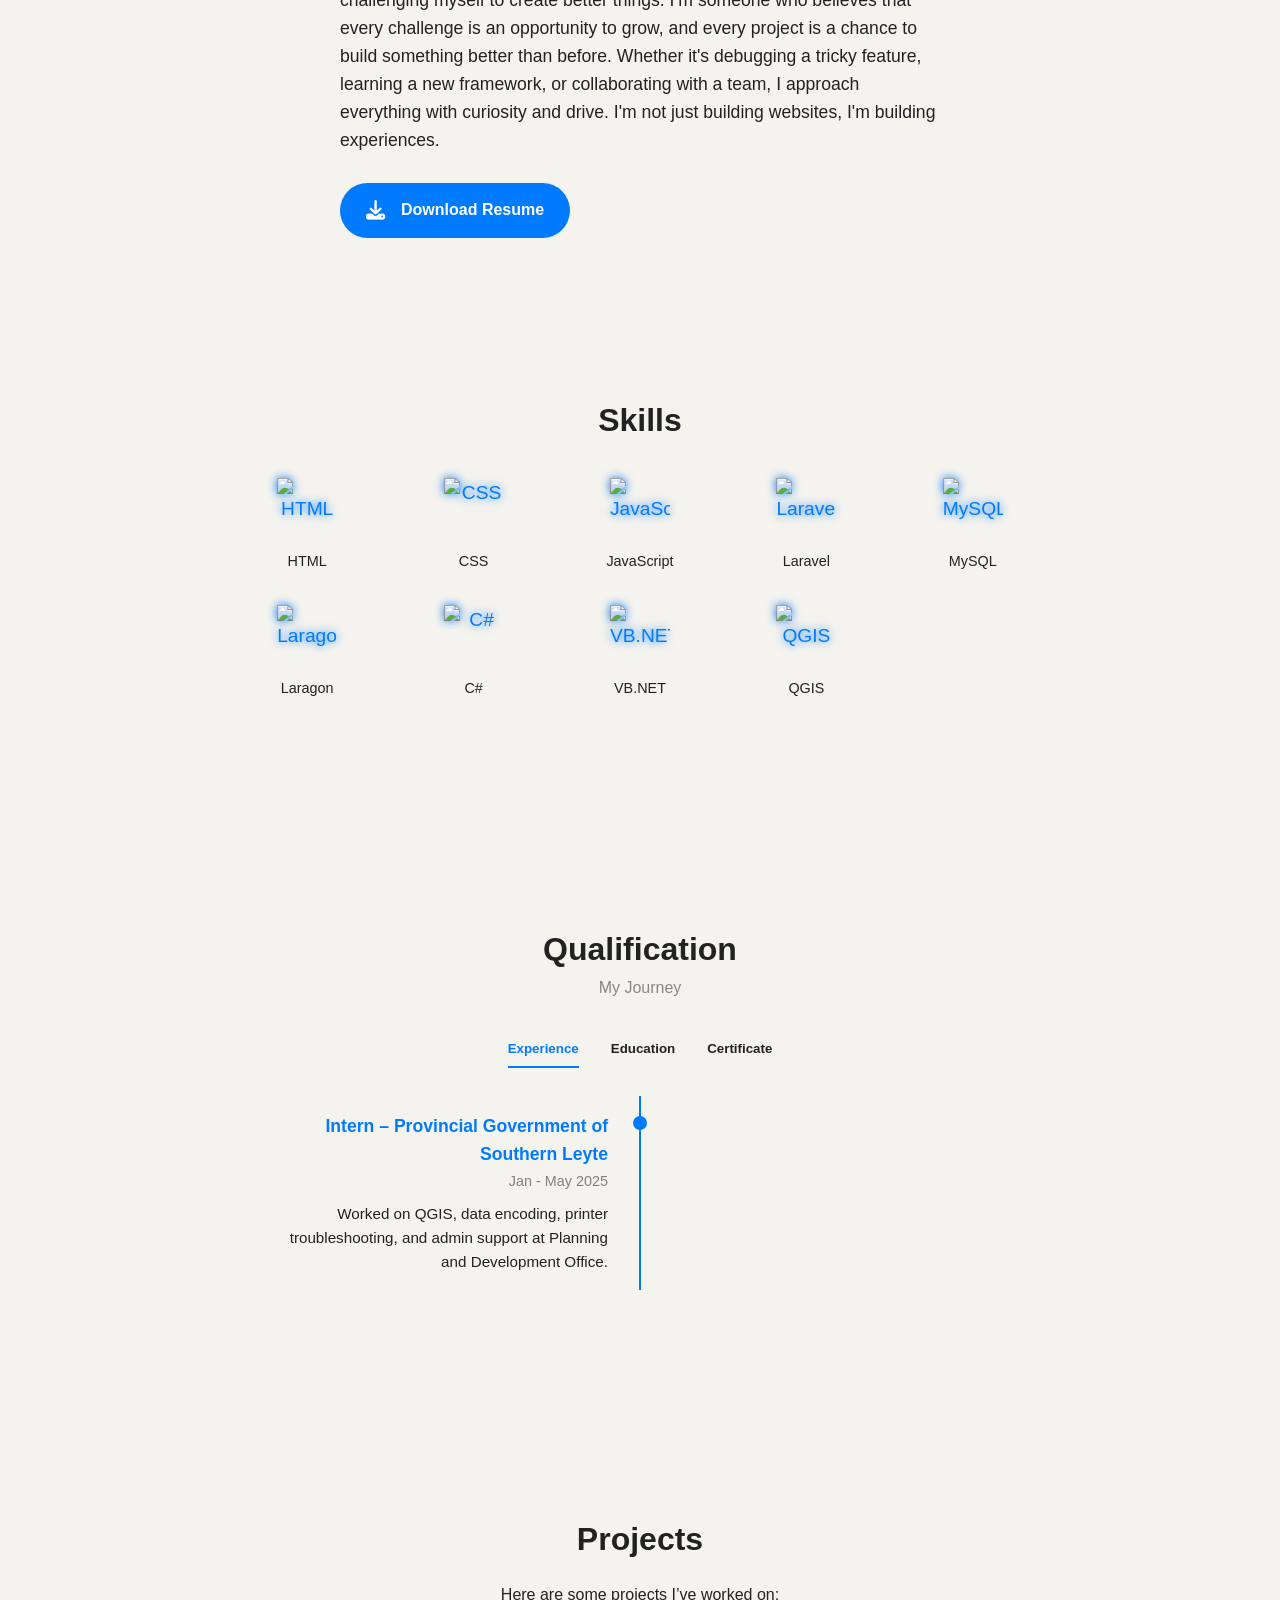
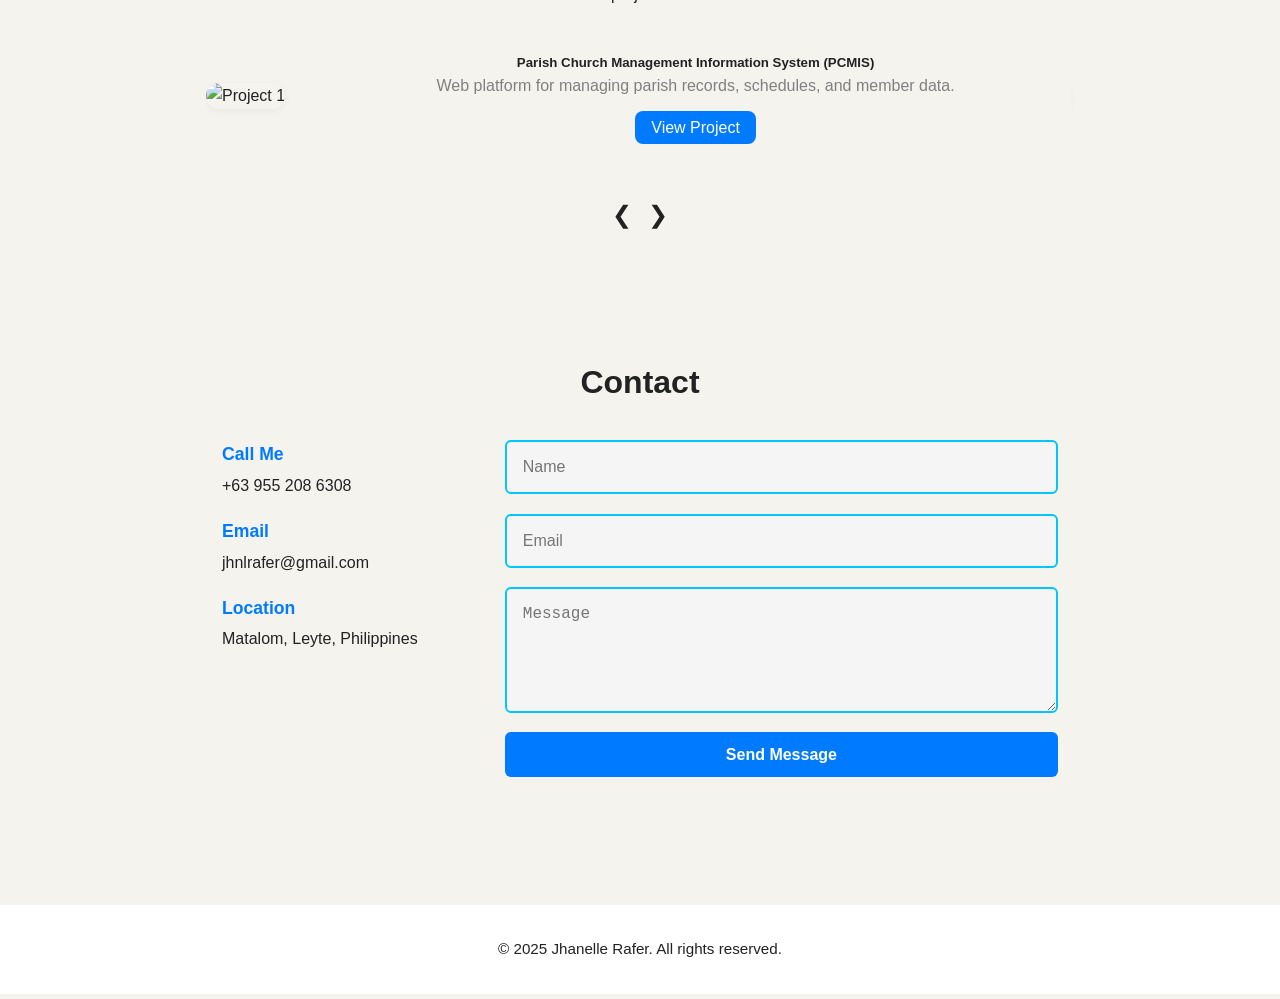
==== commit 03129243: "Update index.html" ====
--- a/index.html
+++ b/index.html
@@ -59,7 +59,7 @@
         I’m someone who believes that every challenge is an opportunity to grow, and every project is a chance to build something better than before. Whether it's debugging a tricky feature, learning a new framework, or collaborating with a team, I approach everything with curiosity and drive. I'm not just building websites, I'm building experiences.
       </p>
       <br>
-      <a href="assets/resume-jhanelle-rafer.pdf" class="cta-button" download>
+      <a href="assets/Jhanelle-Rafer-Resume.pdf" class="cta-button" download>
         <i class="fas fa-download"></i> Download Resume
       </a>
     </div>
@@ -172,23 +172,34 @@
       <!-- Project 1 -->
       <div class="project-slide">
         <div class="project-left">
-          <img src="img/project1.jpg" alt="Project 1" />
+          <img src="assets/pcmis-web.png" alt="Project 1" />
         </div>
         <div class="project-right">
-          <h3>Project Title 1</h3>
-          <p>Short description of project 1. Technologies used, features, or role.</p>
-          <a href="#" class="view-button" target="_blank">View Project</a>
+          <h5>Parish Church Management Information System (PCMIS)</h5>
+          <p>Web platform for managing parish records, schedules, and member data.</p>
+          <a href="https://ccsit.info/ccsit.info/mis-amsms/public/" class="view-button" target="_blank">View Project</a>
         </div>
       </div>
 
       <!-- Project 2 -->
       <div class="project-slide">
         <div class="project-left">
-          <img src="img/project2.jpg" alt="Project 2" />
+          <img src="assets/pcmis-biometric.png" alt="Project 2" />
         </div>
         <div class="project-right">
-          <h3>Project Title 2</h3>
-          <p>Short description of project 2. Technologies used, features, or role.</p>
+          <h5>Biometric-Based Attendance Tracking</h5>
+          <p>A C# application integrated into the MIS to log and monitor attendance using fingerprint scans using Digital Persona.</p>
+          <a href="#" class="view-button" target="_blank">View Project</a>
+        </div>
+      </div>
+      <!-- Project 3 -->
+      <div class="project-slide">
+        <div class="project-left">
+          <img src="assets/sgrbloom.png" alt="Project 3" />
+        </div>
+        <div class="project-right">
+          <h5>SugarBloom Bakery</h5>
+          <p>A web platform for managing orders and cashier information.</p>
           <a href="#" class="view-button" target="_blank">View Project</a>
         </div>
       </div>
@@ -345,10 +356,12 @@
 const canvas = document.getElementById("bg-canvas");
 const ctx = canvas.getContext("2d");
 
-let animationType = "bubbles"; // Now we're using animation
+// No animation used anymore
+let animationType = "none";
 let shapes = [];
 
-const themes = ["light", "dark", "gradient", "green", "sunset"];
+// Themes: added 'green'
+const themes = ["light", "dark", "gradient", "green","sunset"];
 const iconMap = {
   light: "fa-water",
   dark: "fa-moon",
@@ -359,7 +372,6 @@
 
 let currentTheme = window.matchMedia('(prefers-color-scheme: dark)').matches ? 1 : 0;
 
-// Set theme class and canvas on theme switch
 function setTheme(index) {
   document.body.classList.remove("light-mode", "dark-mode", "gradient-mode", "green-mode", "sunset-mode");
   const theme = themes[index];
@@ -375,164 +387,30 @@
     document.body.classList.add("green-mode");
   } else if (theme === "sunset") {
     document.body.classList.add("sunset-mode");
-  }
+  } 
 
   const themeIcon = document.getElementById("theme-icon");
   themeIcon.className = `fas ${iconMap[theme]}`;
 
-  setupCanvas(); // Reset canvas + bubble positions
+  setupCanvas();
 }
 
-// Theme toggle click handler
+
 document.getElementById("theme-toggle").addEventListener("click", () => {
   currentTheme = (currentTheme + 1) % themes.length;
   localStorage.setItem("theme", currentTheme);
   setTheme(currentTheme);
 });
 
-// Setup canvas size and initialize shapes
 function setupCanvas() {
   canvas.width = window.innerWidth;
   canvas.height = window.innerHeight;
   ctx.clearRect(0, 0, canvas.width, canvas.height);
-
-  shapes = [];
-
-  // Generate bubbles
-  for (let i = 0; i < 35; i++) {
-    shapes.push({
-      x: Math.random() * canvas.width,
-      y: Math.random() * canvas.height,
-      r: Math.random() * 4 + 1,
-      dx: (Math.random() - 0.5) * 0.5,
-      dy: (Math.random() - 0.5) * 0.5,
-      opacity: Math.random() * 0.5 + 0.3
-    });
-  }
 }
-let particles = [];
-
-function createParticles(count = 30) {
-  particles = [];
-  const canvasWidth = canvas.width;
-  const canvasHeight = canvas.height;
-
-  for (let i = 0; i < count; i++) {
-    particles.push({
-      x: Math.random() * canvasWidth,
-      y: Math.random() * canvasHeight,
-      dx: (Math.random() - 0.5) * 0.3,
-      dy: (Math.random() - 0.5) * 0.3,
-      r: Math.random() * 2 + 1.5,
-      opacity: Math.random() * 0.4 + 0.2
-    });
-  }
-}
-
-function getCurrentAccentColor() {
-  const temp = document.createElement("div");
-  temp.style.display = "none";
-  temp.style.color = "var(--accent-color)";
-  document.body.appendChild(temp);
-  const accent = getComputedStyle(temp).color;
-  document.body.removeChild(temp);
-  return accent;
-}
-
-function drawParticles() {
-  ctx.clearRect(0, 0, canvas.width, canvas.height);
-  const color = getCurrentAccentColor();
-
-  for (const p of particles) {
-    p.x += p.dx;
-    p.y += p.dy;
-
-    // Bounce off edges
-    if (p.x <= 0 || p.x >= canvas.width) p.dx *= -1;
-    if (p.y <= 0 || p.y >= canvas.height) p.dy *= -1;
-
-    ctx.beginPath();
-    ctx.arc(p.x, p.y, p.r, 0, Math.PI * 2);
-    ctx.fillStyle = color.replace("rgb", "rgba").replace(")", `, ${p.opacity})`);
-    ctx.fill();
-  }
-
-  requestAnimationFrame(drawParticles);
-}
-
-function setupCanvas() {
-  canvas.width = window.innerWidth;
-  canvas.height = window.innerHeight;
-  createParticles();
-}
-
-// Call animation on theme change too
-function setTheme(index) {
-  document.body.classList.remove("light-mode", "dark-mode", "gradient-mode", "green-mode", "sunset-mode");
-  const theme = themes[index];
-  document.body.setAttribute("data-theme", theme);
-
-  if (theme === "light") {
-    document.body.classList.add("light-mode");
-  } else if (theme === "dark") {
-    document.body.classList.add("dark-mode");
-  } else if (theme === "gradient") {
-    document.body.classList.add("gradient-mode");
-  } else if (theme === "green") {
-    document.body.classList.add("green-mode");
-  } else if (theme === "sunset") {
-    document.body.classList.add("sunset-mode");
-  }
-
-  document.getElementById("theme-icon").className = `fas ${iconMap[theme]}`;
-  
-  setupCanvas(); // Reset canvas + particles
-}
-
-// Draw bubbles based on theme color
-function draw() {
-  ctx.clearRect(0, 0, canvas.width, canvas.height);
-
-  const rootStyle = getComputedStyle(document.body);
-  const accent = rootStyle.getPropertyValue('--accent-color').trim() || '#ffffff';
-
-  for (let shape of shapes) {
-    ctx.beginPath();
-    ctx.arc(shape.x, shape.y, shape.r, 0, Math.PI * 2);
-    ctx.fillStyle = hexToRGBA(accent, shape.opacity);
-    ctx.fill();
-  }
-}
-
-// Convert HEX to RGBA
-function hexToRGBA(hex, alpha = 1) {
-  hex = hex.replace('#', '');
-  if (hex.length === 3) {
-    hex = hex.split('').map(c => c + c).join('');
-  }
-  const r = parseInt(hex.substring(0, 2), 16);
-  const g = parseInt(hex.substring(2, 4), 16);
-  const b = parseInt(hex.substring(4, 6), 16);
-  return `rgba(${r}, ${g}, ${b}, ${alpha})`;
-}
-
-// Animate bubbles
-function animate() {
-  draw();
-  for (let shape of shapes) {
-    shape.x += shape.dx;
-    shape.y += shape.dy;
-
-    if (shape.x < 0 || shape.x > canvas.width) shape.dx *= -1;
-    if (shape.y < 0 || shape.y > canvas.height) shape.dy *= -1;
-  }
-  requestAnimationFrame(animate);
-}
-
-// On resize, update canvas
+
+// No draw loop anymore
+
 window.addEventListener("resize", setupCanvas);
-
-// On load, set theme and start animation
 window.addEventListener("DOMContentLoaded", () => {
   const isMobile = /Mobi|Android/i.test(navigator.userAgent);
   const prefersDark = window.matchMedia("(prefers-color-scheme: dark)").matches;
@@ -545,10 +423,8 @@
   }
 
   setTheme(currentTheme);
-  animate(); // Start animation after theme is set
 });
 </script>
-
 <script>
   const track = document.querySelector('.project-track');
   const slides = document.querySelectorAll('.project-slide');
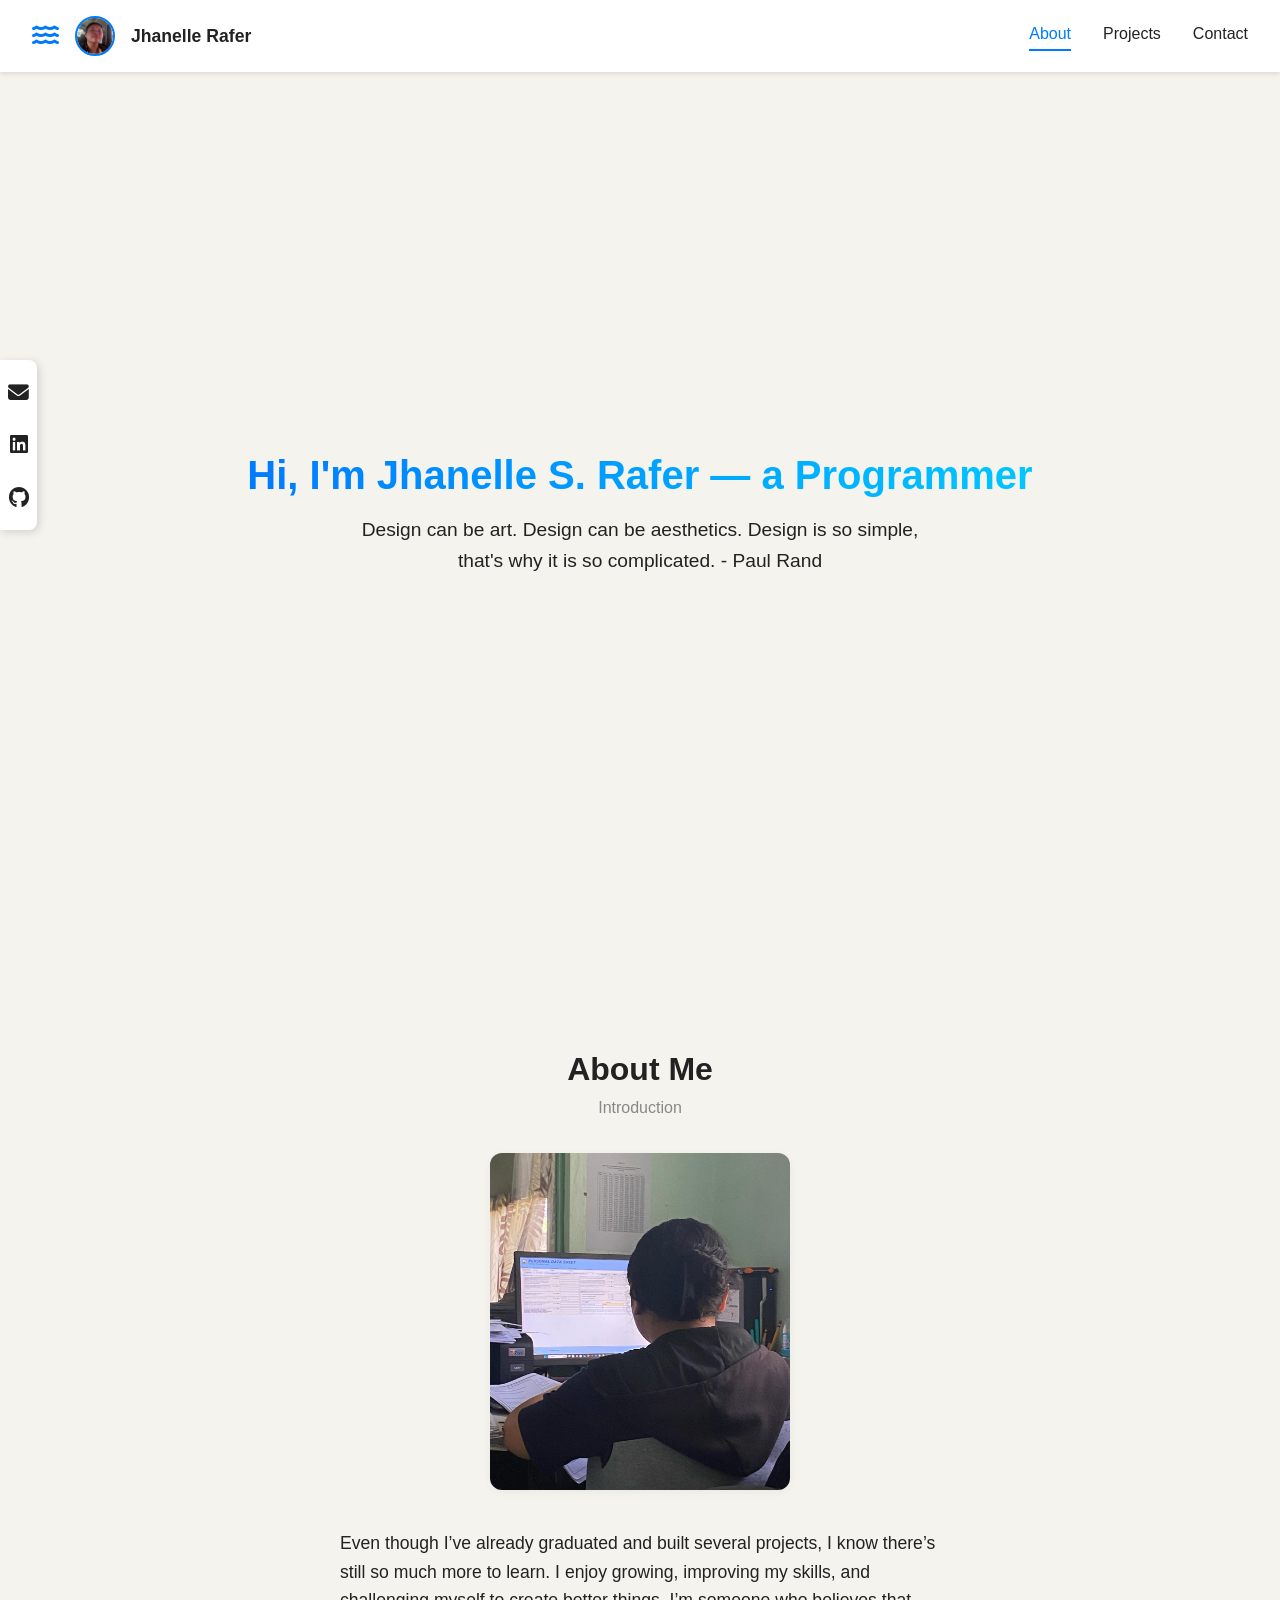
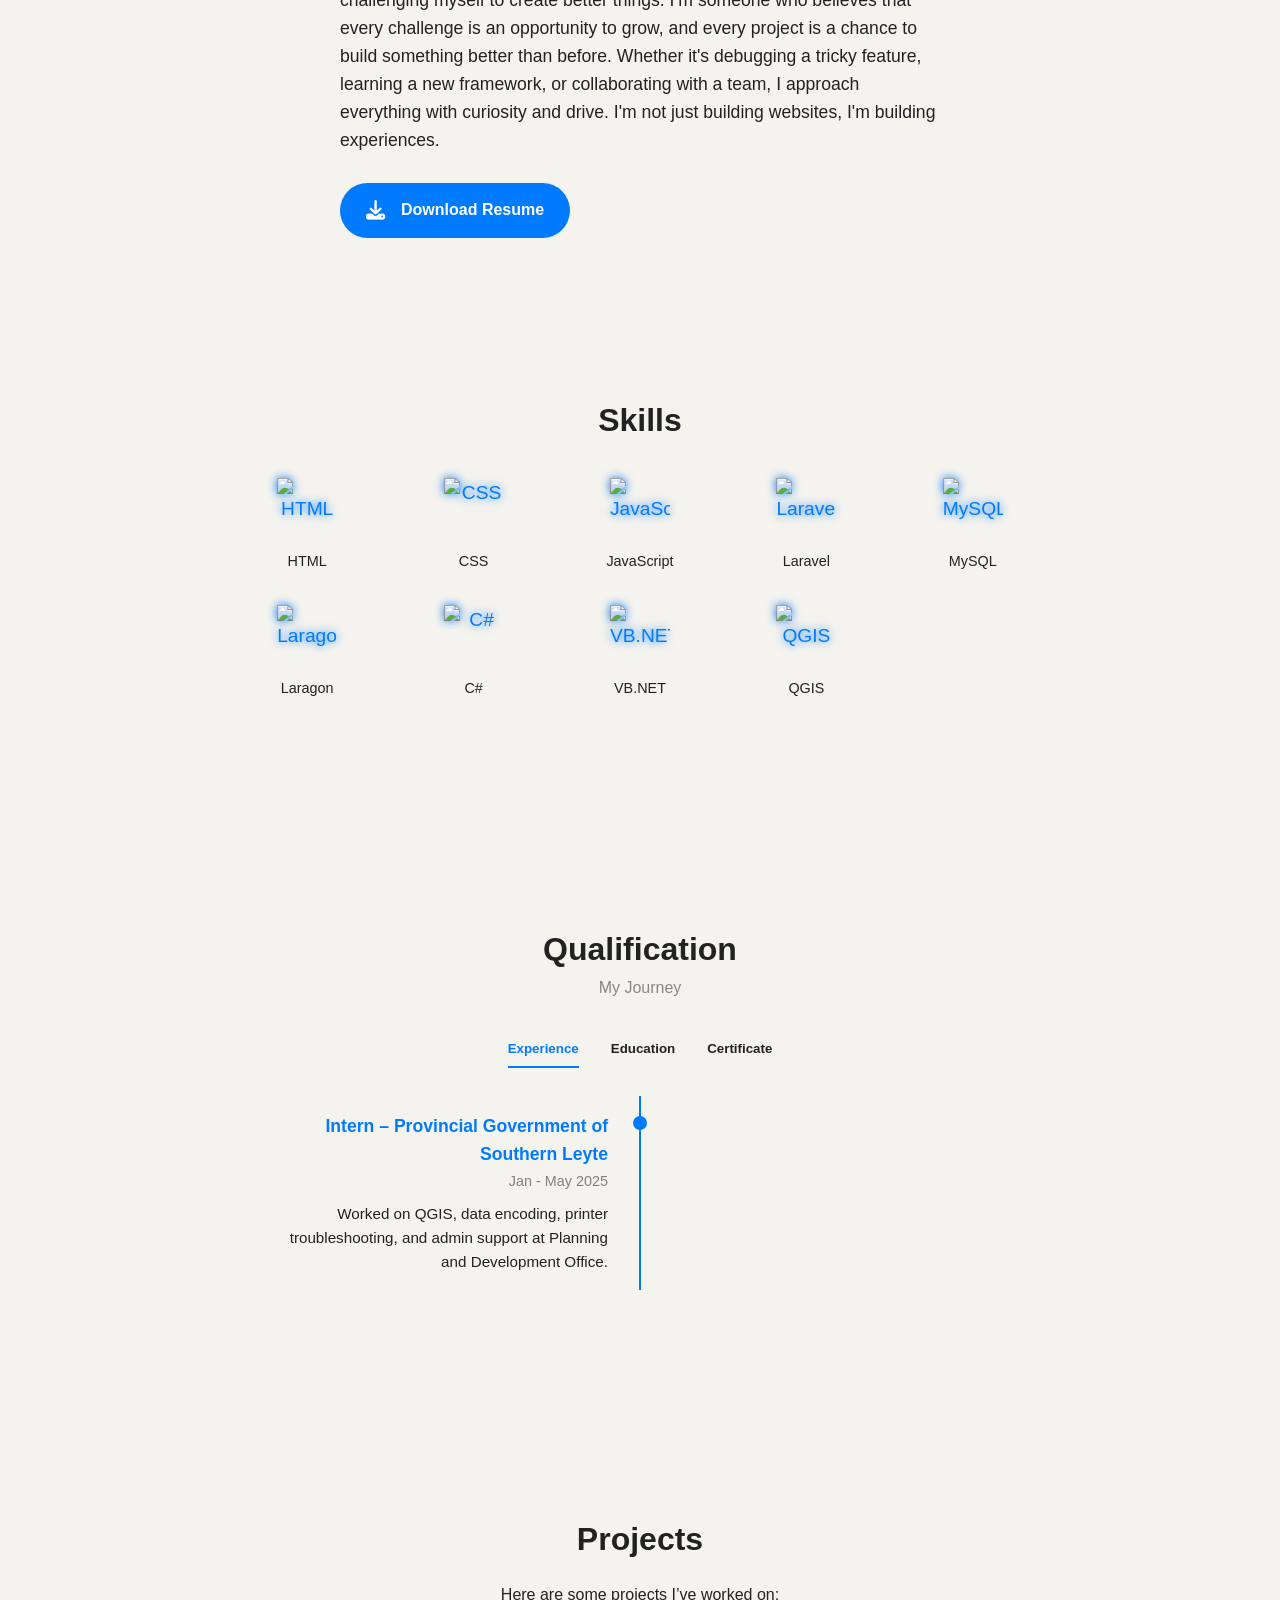
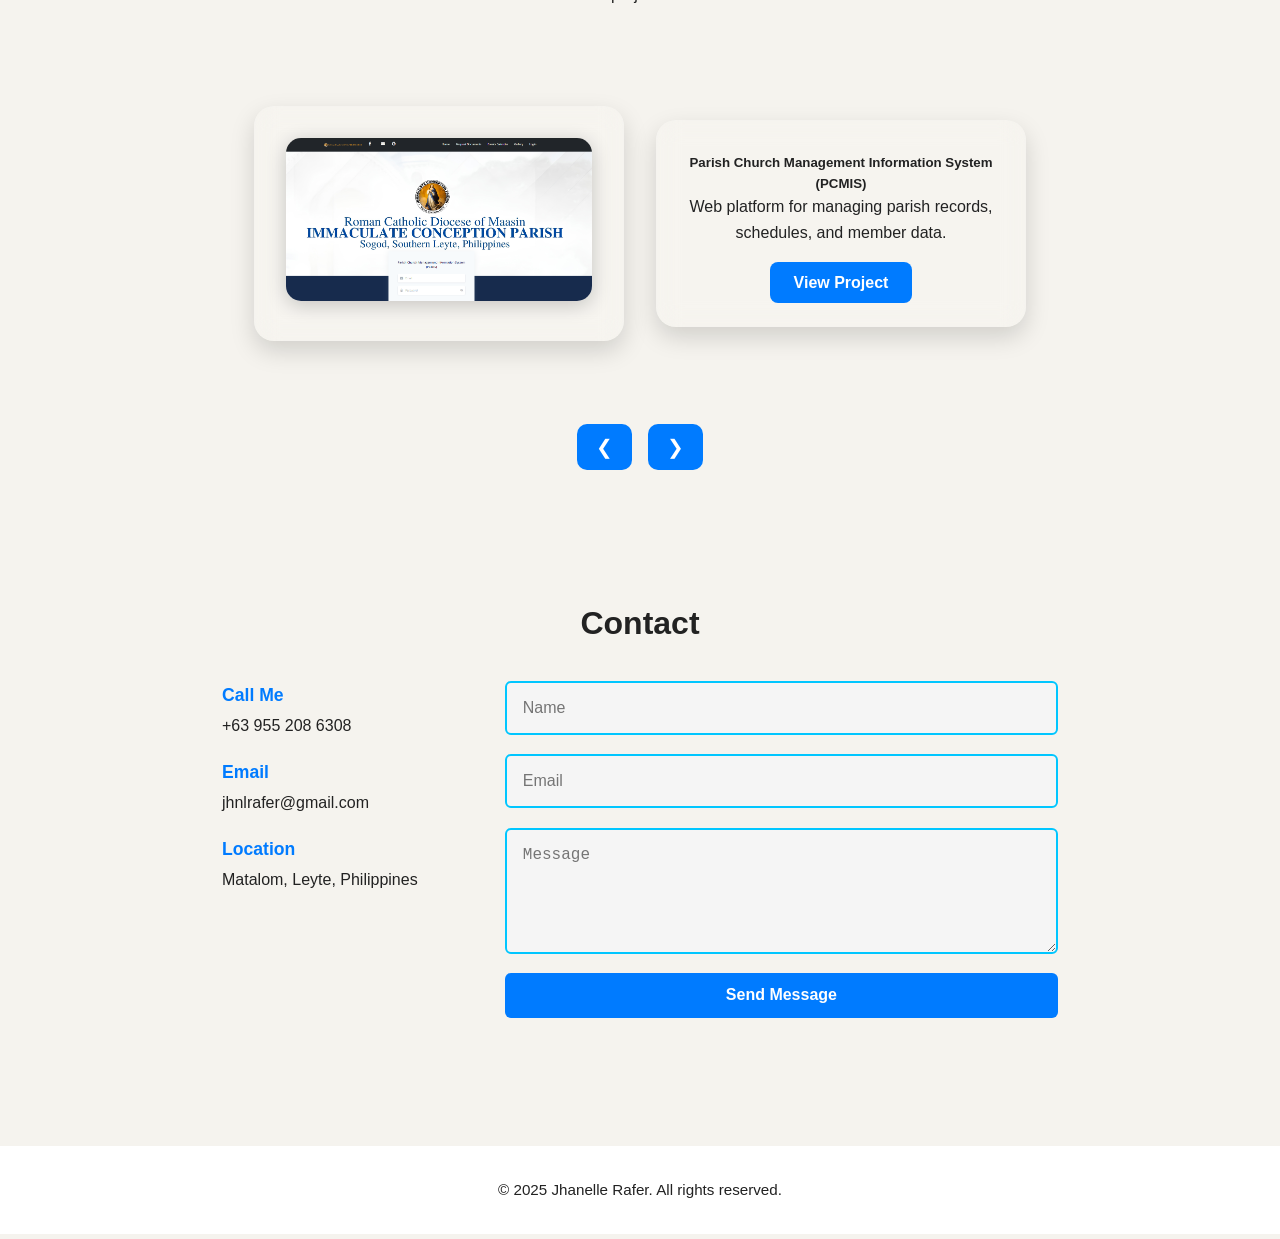
==== commit 4e072ea7: "Update index.html" ====
--- a/index.html
+++ b/index.html
@@ -189,7 +189,7 @@
         <div class="project-right">
           <h5>Biometric-Based Attendance Tracking</h5>
           <p>A C# application integrated into the MIS to log and monitor attendance using fingerprint scans using Digital Persona.</p>
-          <a href="#" class="view-button" target="_blank">View Project</a>
+          <a href="https://drive.google.com/file/d/1sOYT4O6crbg1EeBFzFLfTbT3ueyzYIM1/view?usp=sharing" class="view-button" target="_blank">View Project</a>
         </div>
       </div>
       <!-- Project 3 -->
@@ -200,6 +200,17 @@
         <div class="project-right">
           <h5>SugarBloom Bakery</h5>
           <p>A web platform for managing orders and cashier information.</p>
+          <a href="#" class="view-button" target="_blank">View Project</a>
+        </div>
+      </div>
+      <!-- Project 4 -->
+      <div class="project-slide">
+        <div class="project-left">
+          <img src="assets/calculator.png" alt="Project 4" />
+        </div>
+        <div class="project-right">
+          <h5>Calculator</h5>
+          <p>A basic calculator with scientific mode, basic units and simple utility conversion (in progress as part of learning flutter)..</p>
           <a href="#" class="view-button" target="_blank">View Project</a>
         </div>
       </div>
--- a/css/style.css
+++ b/css/style.css
@@ -32,7 +32,7 @@
    --primary-color: #00bcd4;             /* pale cyan text */
   --box-color: #102328;
   --social-bg: #152c33;
-  --header-bg: #0b1a1f;
+  --header-bg: #01070d;
   --header-text: #e0f7fa;
   --nav-link-color: #e0f7fa;
   --nav-link-hover: #00e5ff;         /* neon cyan */
@@ -40,7 +40,7 @@
   --card-bg: #102328;
   --text-muted: #80deea;
   --card-shadow: 0 2px 8px rgba(0, 229, 255, 0.1);
-  --border-color: #00acc1;
+  --border-color: #e0f7fa;
   --button-bg: #00bcd4;
   --button-text: #002f34;
   --image-shadow: 0 2px 8px rgba(0, 229, 255, 0.2);
@@ -86,33 +86,33 @@
   --button-bg: #44ffaa;
   --button-text: #1a1a1f;
   --button-border: #f8b6c8;
-  --border-color: #44ffaa;
+  --border-color: #f8b6c8;
   --image-shadow: 0 2px 8px rgba(255, 105, 180, 0.2);
   --color: #ffb6c1;
   background: linear-gradient(135deg, #223d36, #4b1d3f);
 }
 
 body.sunset-mode {
-  --bg-color: #2b1a17;
-  --primary-color: #ff6f3c; /* Vibrant orange */
-  --text-color: #fff0e0; /* Soft creamy white */
-  --box-color: #3c2623;
-  --social-bg: #442d2a;
-  --header-bg: #2e1b18;
-  --header-text: #ffc9a9; /* Peachy accent */
-  --nav-link-color: #ffc9a9;
-  --nav-link-hover: #ff944d; /* Bright warm orange */
-  --accent-color: #ff944d;
-  --card-bg: #3c2623;
-  --text-muted: #e0a899;
-  --card-shadow: 0 2px 8px rgba(255, 140, 100, 0.2);
-  --button-bg: #ff944d;
-  --button-text: #2b1a17;
-  --button-border: #ffc9a9;
-  --border-color: #ff944d;
-  --image-shadow: 0 2px 8px rgba(255, 140, 100, 0.2);
-  --color: #ffae7f;
-  background: linear-gradient(135deg, #3b1f1f, #ff6f3c);
+  --bg-color: #1e1311; /* Darker background */
+  --primary-color: #cc502d; /* Deeper orange */
+  --text-color: #f8e6dc; /* Light soft text */
+  --box-color: #2a1816;
+  --social-bg: #331d1b;
+  --header-bg: #1c100f;
+  --header-text: #ffb191; /* Muted peach */
+  --nav-link-color: #ffb191;
+  --nav-link-hover: #e6763f; /* Warm but toned down */
+  --accent-color: #e6763f;
+  --card-bg: #2a1816;
+  --text-muted: #c78a7c;
+  --card-shadow: 0 2px 8px rgba(200, 100, 70, 0.15);
+  --button-bg: #e6763f;
+  --button-text: #1e1311;
+  --button-border: #ffb191;
+  --border-color: #ffb191;
+  --image-shadow: 0 2px 8px rgba(200, 100, 70, 0.15);
+  --color: #f29774;
+  background: linear-gradient(135deg, #1a0f0f, #cc502d);
 }
 
 
@@ -973,66 +973,88 @@
   color: var(--text-color);
 }
 
-
-/*PROJECTS*/
-#projects {
-  padding: 4rem 1rem;
-}
-
+/*slider*/
 .project-slider {
+  position: relative;
   overflow: hidden;
-  position: relative;
-  max-width: 1000px;
-  margin: 0 auto;
+  width: 100%;
+  margin-top: 2rem;
 }
 
 .project-track {
   display: flex;
-  transition: transform 0.5s ease-in-out;
+  transition: transform 0.6s ease;
 }
 
 .project-slide {
-  flex: 0 0 100%;
-  display: flex;
+  min-width: 100%;
+  display: flex;
+  gap: 2rem;
   align-items: center;
-  gap: 2rem;
-  padding: 2rem 0;
+  justify-content: center;
+  padding: 3rem 2rem;
+  box-sizing: border-box;
+}
+
+/* Card Glassmorphism */
+.project-left, .project-right {
+  flex: 1;
+  background: rgba(255, 255, 255, 0.1);
+  backdrop-filter: blur(12px);
+  border-radius: 20px;
+  padding: 2rem;
+  box-shadow: 0 10px 25px rgba(0, 0, 0, 0.15);
+  transition: background 0.3s ease;
 }
 
 .project-left img {
-  width: 300px;
-  max-width: 100%;
-  border-radius: 1rem;
-  box-shadow: var(--image-shadow);
-}
-
-.project-right {
-  flex: 1;
+  width: 100%;
+  height: auto;
+  border-radius: 15px;
+  box-shadow: 0 4px 20px rgba(0, 0, 0, 0.2);
 }
 
 .project-right h3 {
-  margin-bottom: 0.5rem;
-  color: var(--text-color);
+  font-size: 1.75rem;
+  margin-bottom: 1rem;
 }
 
 .project-right p {
-  margin-bottom: 1rem;
-  color: var(--text-muted);
+  font-size: 1rem;
+  line-height: 1.6;
+  margin-bottom: 1.5rem;
 }
 
 .view-button {
-  background: var(--button-bg);
-  color: var(--button-text);
-  padding: 0.5rem 1rem;
-  border-radius: 0.5rem;
+   background-color: var(--button-bg, var(--accent-color));
+  color: var(--button-text, white);
+  transition: background-color 0.3s, color 0.3s;
+  padding: 0.75rem 1.5rem;
+  border-radius: 8px;
   text-decoration: none;
-  transition: background 0.3s ease;
+  font-weight: bold;
 }
 
 .view-button:hover {
-  background: var(--accent-color);
-}
-
+  filter: brightness(1.1);
+  color: var(--text-color);
+  border-color: var(--nav-link-hover);
+}
+
+/* Responsive Stack */
+@media (max-width: 768px) {
+  .project-slide {
+    flex-direction: column;
+  }
+
+  .project-left, .project-right {
+    width: 100%;
+    padding: 1.5rem;
+  }
+}
+
+
+/* Slider controls */
 .slider-controls {
   display: flex;
   justify-content: center;
@@ -1041,20 +1063,28 @@
 }
 
 .slider-controls button {
-  background: transparent;
-  color: var(--text-color);
-  font-size: 1.5rem;
+  background-color: var(--button-bg, var(--accent-color));
+  color: var(--button-text, white);
+  transition: background-color 0.3s, color 0.3s;
   border: none;
+  padding: 0.7rem 1.2rem;
+  border-radius: 10px;
+  font-size: 1.25rem;
   cursor: pointer;
 }
 
-@media (max-width: 768px) {
-  .project-slide {
-    flex-direction: column;
-    text-align: center;
-  }
-
-  .project-left img {
-    width: 100%;
-  }
-}
+.slider-controls button:hover {
+   filter: brightness(1.1);
+  color: var(--text-color);
+  border-color: var(--nav-link-hover);
+}
+
+#bg-canvas {
+  position: fixed;
+  top: 0;
+  left: 0;
+  z-index: -1;
+  width: 100%;
+  height: 100%;
+  pointer-events: none;
+}
